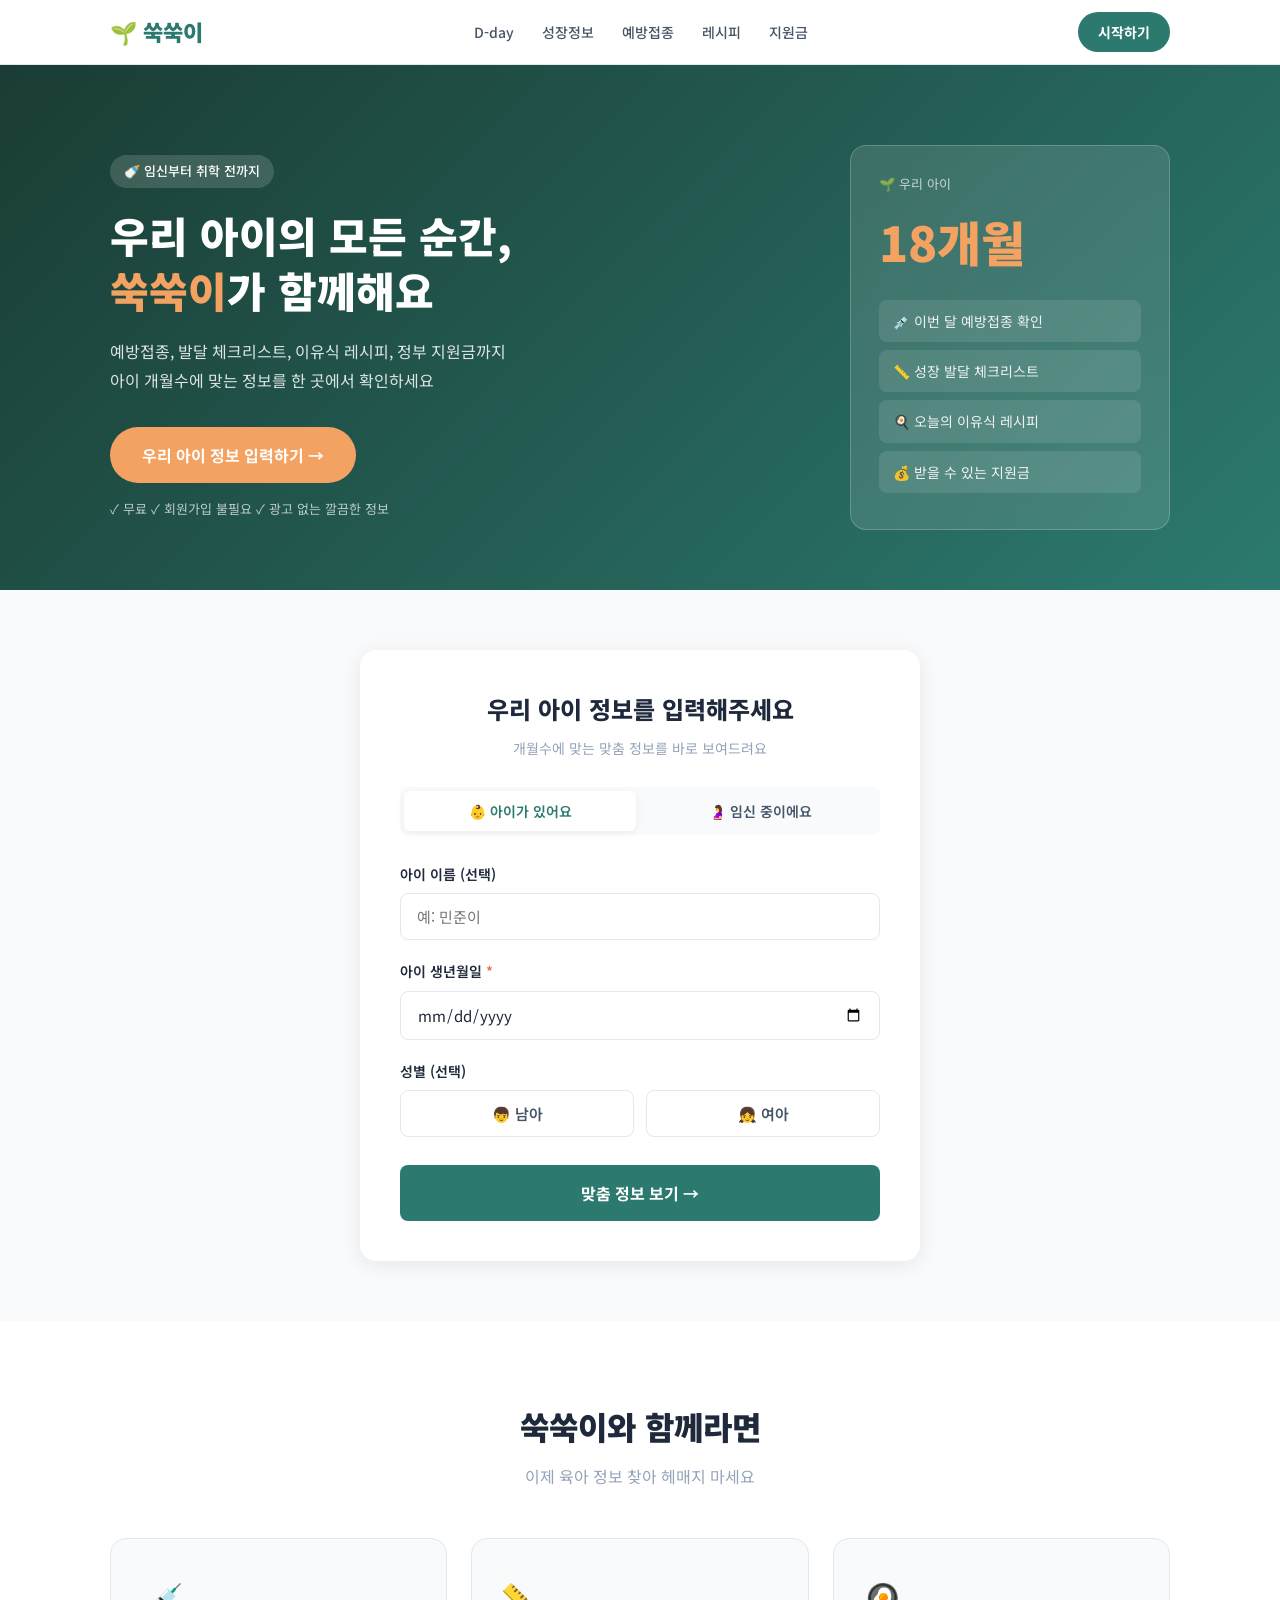
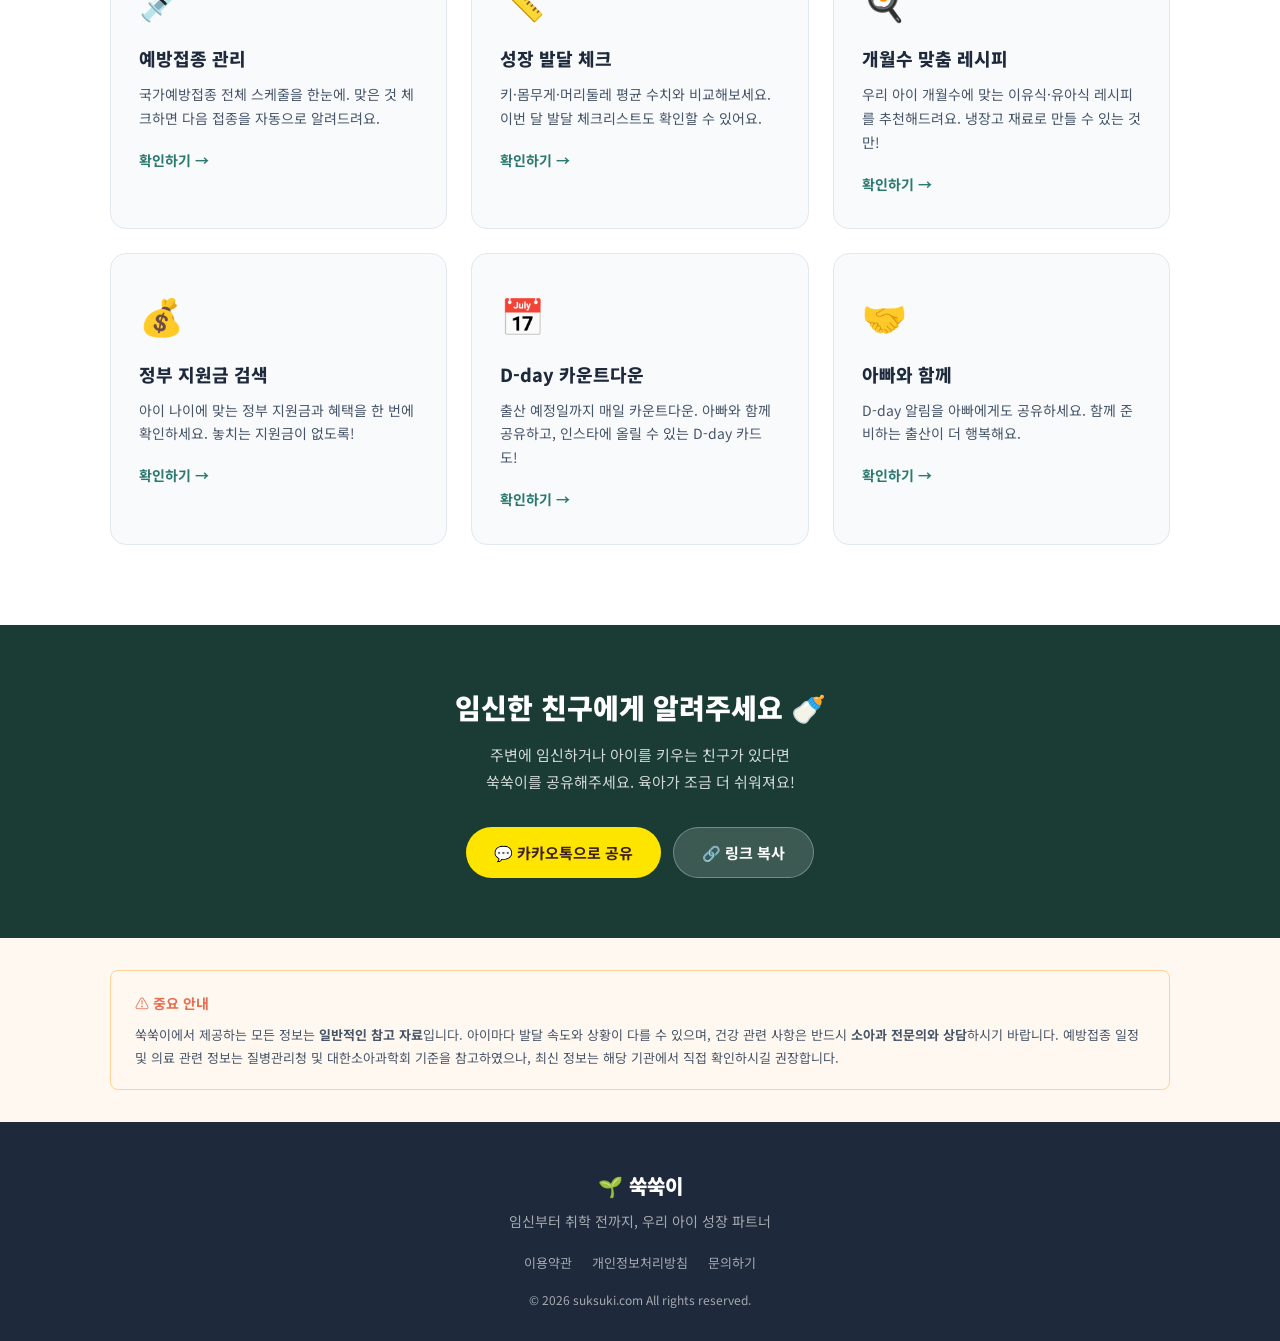
==== index.html @ 931f5b66 "first commit" ====
<!DOCTYPE html>
<html lang="ko">
<head>
  <meta charset="UTF-8" />
  <meta name="viewport" content="width=device-width, initial-scale=1.0" />
  <title>쑥쑥이 - 임신부터 취학 전까지, 우리 아이 성장 파트너</title>
  <meta name="description" content="임신부터 초등학교 입학 전까지, 예방접종·발달정보·이유식 레시피·정부지원금을 한 곳에서. 쑥쑥이와 함께 우리 아이 성장을 기록하세요." />
  <meta property="og:title" content="쑥쑥이 - 우리 아이 성장 파트너" />
  <meta property="og:description" content="임신부터 취학 전까지 모든 육아 정보를 한 곳에서" />
  <meta property="og:image" content="https://suksuki.com/images/og-image.png" />
  <meta property="og:url" content="https://suksuki.com" />
  <link rel="stylesheet" href="style.css" />
  <link rel="preconnect" href="https://fonts.googleapis.com" />
  <link href="https://fonts.googleapis.com/css2?family=Noto+Sans+KR:wght@400;500;700;900&display=swap" rel="stylesheet" />
</head>
<body>

  <!-- 헤더 -->
  <header class="header">
    <div class="container">
      <div class="header-inner">
        <a href="index.html" class="logo">
          🌱 <span>쑥쑥이</span>
        </a>
        <nav class="nav">
          <a href="dday.html">D-day</a>
          <a href="growth.html">성장정보</a>
          <a href="vaccine.html">예방접종</a>
          <a href="recipe.html">레시피</a>
          <a href="subsidy.html">지원금</a>
        </nav>
        <button class="btn-start" onclick="scrollToSetup()">시작하기</button>
      </div>
    </div>
  </header>

  <!-- 히어로 섹션 -->
  <section class="hero">
    <div class="container">
      <div class="hero-content">
        <p class="hero-tag">🍼 임신부터 취학 전까지</p>
        <h1 class="hero-title">
          우리 아이의 모든 순간,<br />
          <span class="highlight">쑥쑥이</span>가 함께해요
        </h1>
        <p class="hero-desc">
          예방접종, 발달 체크리스트, 이유식 레시피, 정부 지원금까지<br />
          아이 개월수에 맞는 정보를 한 곳에서 확인하세요
        </p>
        <button class="btn-hero" onclick="scrollToSetup()">
          우리 아이 정보 입력하기 →
        </button>
        <p class="hero-note">✓ 무료 ✓ 회원가입 불필요 ✓ 광고 없는 깔끔한 정보</p>
      </div>
      <div class="hero-visual">
        <div class="hero-card">
          <div class="hero-card-header">🌱 우리 아이</div>
          <div class="hero-card-months">18개월</div>
          <div class="hero-card-items">
            <div class="hero-card-item">💉 이번 달 예방접종 확인</div>
            <div class="hero-card-item">📏 성장 발달 체크리스트</div>
            <div class="hero-card-item">🍳 오늘의 이유식 레시피</div>
            <div class="hero-card-item">💰 받을 수 있는 지원금</div>
          </div>
        </div>
      </div>
    </div>
  </section>

  <!-- 아이 정보 입력 섹션 -->
  <section class="setup" id="setup">
    <div class="container">
      <div class="setup-box">
        <h2 class="setup-title">우리 아이 정보를 입력해주세요</h2>
        <p class="setup-desc">개월수에 맞는 맞춤 정보를 바로 보여드려요</p>

        <div class="setup-tabs">
          <button class="tab active" onclick="switchTab('baby', this)">👶 아이가 있어요</button>
          <button class="tab" onclick="switchTab('pregnant', this)">🤰 임신 중이에요</button>
        </div>

        <!-- 아이 탭 -->
        <div id="tab-baby" class="tab-content active">
          <div class="form-group">
            <label>아이 이름 (선택)</label>
            <input type="text" id="baby-name" placeholder="예: 민준이" maxlength="10" />
          </div>
          <div class="form-group">
            <label>아이 생년월일 <span class="required">*</span></label>
            <input type="date" id="baby-birth" max="" />
          </div>
          <div class="form-group">
            <label>성별 (선택)</label>
            <div class="gender-btns">
              <button class="gender-btn" id="btn-boy" onclick="selectGender('boy')">👦 남아</button>
              <button class="gender-btn" id="btn-girl" onclick="selectGender('girl')">👧 여아</button>
            </div>
          </div>
          <button class="btn-submit" onclick="saveBabyInfo()">맞춤 정보 보기 →</button>
        </div>

        <!-- 임신 탭 -->
        <div id="tab-pregnant" class="tab-content">
          <div class="form-group">
            <label>엄마 이름 (선택)</label>
            <input type="text" id="mom-name" placeholder="예: 김지영" maxlength="10" />
          </div>
          <div class="form-group">
            <label>출산 예정일 <span class="required">*</span></label>
            <input type="date" id="due-date" min="" />
          </div>
          <div class="form-group">
            <label>아빠에게도 D-day 알림 보내기 (선택)</label>
            <input type="text" id="dad-contact" placeholder="카카오톡 ID 또는 전화번호" />
            <p class="input-hint">💌 아빠도 함께 출산을 준비할 수 있어요</p>
          </div>
          <button class="btn-submit" onclick="savePregnantInfo()">D-day 시작하기 →</button>
        </div>
      </div>
    </div>
  </section>

  <!-- 현재 아이 정보 표시 (저장된 경우) -->
  <section class="current-info" id="current-info" style="display:none;">
    <div class="container">
      <div class="current-card">
        <div class="current-card-left">
          <p class="current-label">현재 등록된 아이</p>
          <h2 class="current-name" id="display-name">-</h2>
          <p class="current-months" id="display-months">-</p>
        </div>
        <div class="current-card-right">
          <button class="btn-edit" onclick="editInfo()">✏️ 수정</button>
        </div>
      </div>
      <div class="quick-menu">
        <a href="dday.html" class="quick-item">
          <span class="quick-icon">📅</span>
          <span class="quick-label">D-day</span>
        </a>
        <a href="growth.html" class="quick-item">
          <span class="quick-icon">📏</span>
          <span class="quick-label">성장정보</span>
        </a>
        <a href="vaccine.html" class="quick-item">
          <span class="quick-icon">💉</span>
          <span class="quick-label">예방접종</span>
        </a>
        <a href="recipe.html" class="quick-item">
          <span class="quick-icon">🍳</span>
          <span class="quick-label">레시피</span>
        </a>
        <a href="subsidy.html" class="quick-item">
          <span class="quick-icon">💰</span>
          <span class="quick-label">지원금</span>
        </a>
      </div>
    </div>
  </section>

  <!-- 핵심 기능 소개 -->
  <section class="features">
    <div class="container">
      <h2 class="section-title">쑥쑥이와 함께라면</h2>
      <p class="section-desc">이제 육아 정보 찾아 헤매지 마세요</p>
      <div class="features-grid">

        <div class="feature-card">
          <div class="feature-icon">💉</div>
          <h3>예방접종 관리</h3>
          <p>국가예방접종 전체 스케줄을 한눈에. 맞은 것 체크하면 다음 접종을 자동으로 알려드려요.</p>
          <a href="vaccine.html" class="feature-link">확인하기 →</a>
        </div>

        <div class="feature-card">
          <div class="feature-icon">📏</div>
          <h3>성장 발달 체크</h3>
          <p>키·몸무게·머리둘레 평균 수치와 비교해보세요. 이번 달 발달 체크리스트도 확인할 수 있어요.</p>
          <a href="growth.html" class="feature-link">확인하기 →</a>
        </div>

        <div class="feature-card">
          <div class="feature-icon">🍳</div>
          <h3>개월수 맞춤 레시피</h3>
          <p>우리 아이 개월수에 맞는 이유식·유아식 레시피를 추천해드려요. 냉장고 재료로 만들 수 있는 것만!</p>
          <a href="recipe.html" class="feature-link">확인하기 →</a>
        </div>

        <div class="feature-card">
          <div class="feature-icon">💰</div>
          <h3>정부 지원금 검색</h3>
          <p>아이 나이에 맞는 정부 지원금과 혜택을 한 번에 확인하세요. 놓치는 지원금이 없도록!</p>
          <a href="subsidy.html" class="feature-link">확인하기 →</a>
        </div>

        <div class="feature-card">
          <div class="feature-icon">📅</div>
          <h3>D-day 카운트다운</h3>
          <p>출산 예정일까지 매일 카운트다운. 아빠와 함께 공유하고, 인스타에 올릴 수 있는 D-day 카드도!</p>
          <a href="dday.html" class="feature-link">확인하기 →</a>
        </div>

        <div class="feature-card">
          <div class="feature-icon">🤝</div>
          <h3>아빠와 함께</h3>
          <p>D-day 알림을 아빠에게도 공유하세요. 함께 준비하는 출산이 더 행복해요.</p>
          <a href="dday.html" class="feature-link">확인하기 →</a>
        </div>

      </div>
    </div>
  </section>

  <!-- 공유 유도 섹션 -->
  <section class="share-section">
    <div class="container">
      <div class="share-box">
        <h2>임신한 친구에게 알려주세요 🍼</h2>
        <p>주변에 임신하거나 아이를 키우는 친구가 있다면<br />쑥쑥이를 공유해주세요. 육아가 조금 더 쉬워져요!</p>
        <div class="share-btns">
          <button class="btn-share kakao" onclick="shareKakao()">
            💬 카카오톡으로 공유
          </button>
          <button class="btn-share link" onclick="copyLink()">
            🔗 링크 복사
          </button>
        </div>
      </div>
    </div>
  </section>

  <!-- 면책 고지 -->
  <section class="disclaimer">
    <div class="container">
      <div class="disclaimer-box">
        <p>⚠️ <strong>중요 안내</strong></p>
        <p>쑥쑥이에서 제공하는 모든 정보는 <strong>일반적인 참고 자료</strong>입니다. 아이마다 발달 속도와 상황이 다를 수 있으며, 건강 관련 사항은 반드시 <strong>소아과 전문의와 상담</strong>하시기 바랍니다. 예방접종 일정 및 의료 관련 정보는 질병관리청 및 대한소아과학회 기준을 참고하였으나, 최신 정보는 해당 기관에서 직접 확인하시길 권장합니다.</p>
      </div>
    </div>
  </section>

  <!-- 푸터 -->
  <footer class="footer">
    <div class="container">
      <div class="footer-inner">
        <div class="footer-logo">🌱 쑥쑥이</div>
        <p class="footer-desc">임신부터 취학 전까지, 우리 아이 성장 파트너</p>
        <div class="footer-links">
          <a href="#">이용약관</a>
          <a href="#">개인정보처리방침</a>
          <a href="#">문의하기</a>
        </div>
        <p class="footer-copy">© 2026 suksuki.com All rights reserved.</p>
      </div>
    </div>
  </footer>

  <script src="script.js"></script>
</body>
</html>
---- style.css ----
/* ===== 기본 설정 ===== */
*, *::before, *::after { box-sizing: border-box; margin: 0; padding: 0; }

:root {
  --primary: #2C7A6F;
  --primary-light: #E8F5F3;
  --primary-dark: #1A3C34;
  --secondary: #F4A261;
  --accent: #E76F51;
  --text-dark: #1E293B;
  --text-mid: #475569;
  --text-light: #94A3B8;
  --bg: #FFFFFF;
  --bg-light: #F8FAFC;
  --border: #E2E8F0;
  --radius: 16px;
  --radius-sm: 8px;
  --shadow: 0 4px 20px rgba(0,0,0,0.08);
  --shadow-sm: 0 2px 8px rgba(0,0,0,0.06);
}

html { scroll-behavior: smooth; }

body {
  font-family: 'Noto Sans KR', sans-serif;
  color: var(--text-dark);
  background: var(--bg);
  line-height: 1.6;
  font-size: 16px;
}

a { text-decoration: none; color: inherit; }
button { cursor: pointer; border: none; background: none; font-family: inherit; }
input { font-family: inherit; }

.container {
  max-width: 1100px;
  margin: 0 auto;
  padding: 0 20px;
}

/* ===== 헤더 ===== */
.header {
  position: sticky;
  top: 0;
  z-index: 100;
  background: rgba(255,255,255,0.95);
  backdrop-filter: blur(10px);
  border-bottom: 1px solid var(--border);
}

.header-inner {
  display: flex;
  align-items: center;
  justify-content: space-between;
  height: 64px;
  gap: 24px;
}

.logo {
  font-size: 22px;
  font-weight: 900;
  color: var(--primary-dark);
  display: flex;
  align-items: center;
  gap: 6px;
  white-space: nowrap;
}

.logo span { color: var(--primary); }

.nav {
  display: flex;
  gap: 28px;
}

.nav a {
  font-size: 14px;
  font-weight: 500;
  color: var(--text-mid);
  transition: color 0.2s;
}

.nav a:hover { color: var(--primary); }

.btn-start {
  background: var(--primary);
  color: #fff;
  padding: 10px 20px;
  border-radius: 100px;
  font-size: 14px;
  font-weight: 700;
  transition: background 0.2s, transform 0.1s;
  white-space: nowrap;
}

.btn-start:hover { background: var(--primary-dark); transform: translateY(-1px); }

/* ===== 히어로 ===== */
.hero {
  padding: 80px 0 60px;
  background: linear-gradient(135deg, var(--primary-dark) 0%, var(--primary) 100%);
  color: #fff;
  overflow: hidden;
}

.hero .container {
  display: flex;
  align-items: center;
  gap: 60px;
}

.hero-content { flex: 1; }

.hero-tag {
  display: inline-block;
  background: rgba(255,255,255,0.15);
  padding: 6px 14px;
  border-radius: 100px;
  font-size: 13px;
  font-weight: 500;
  margin-bottom: 20px;
}

.hero-title {
  font-size: 42px;
  font-weight: 900;
  line-height: 1.3;
  margin-bottom: 20px;
}

.hero-title .highlight {
  color: var(--secondary);
}

.hero-desc {
  font-size: 16px;
  color: rgba(255,255,255,0.85);
  line-height: 1.8;
  margin-bottom: 32px;
}

.btn-hero {
  display: inline-block;
  background: var(--secondary);
  color: #fff;
  padding: 16px 32px;
  border-radius: 100px;
  font-size: 16px;
  font-weight: 700;
  transition: transform 0.2s, box-shadow 0.2s;
  margin-bottom: 16px;
}

.btn-hero:hover {
  transform: translateY(-2px);
  box-shadow: 0 8px 24px rgba(244,162,97,0.4);
}

.hero-note {
  font-size: 13px;
  color: rgba(255,255,255,0.7);
}

.hero-visual { flex: 0 0 320px; }

.hero-card {
  background: rgba(255,255,255,0.12);
  border: 1px solid rgba(255,255,255,0.2);
  border-radius: var(--radius);
  padding: 28px;
  backdrop-filter: blur(10px);
}

.hero-card-header {
  font-size: 13px;
  color: rgba(255,255,255,0.7);
  margin-bottom: 8px;
}

.hero-card-months {
  font-size: 48px;
  font-weight: 900;
  color: var(--secondary);
  margin-bottom: 20px;
}

.hero-card-item {
  background: rgba(255,255,255,0.1);
  border-radius: var(--radius-sm);
  padding: 10px 14px;
  font-size: 14px;
  margin-bottom: 8px;
  color: rgba(255,255,255,0.9);
}

/* ===== 아이 정보 입력 ===== */
.setup {
  padding: 60px 0;
  background: var(--bg-light);
}

.setup-box {
  max-width: 560px;
  margin: 0 auto;
  background: #fff;
  border-radius: var(--radius);
  padding: 40px;
  box-shadow: var(--shadow);
}

.setup-title {
  font-size: 24px;
  font-weight: 800;
  color: var(--text-dark);
  text-align: center;
  margin-bottom: 8px;
}

.setup-desc {
  font-size: 14px;
  color: var(--text-light);
  text-align: center;
  margin-bottom: 28px;
}

.setup-tabs {
  display: flex;
  gap: 8px;
  margin-bottom: 28px;
  background: var(--bg-light);
  padding: 4px;
  border-radius: var(--radius-sm);
}

.tab {
  flex: 1;
  padding: 10px;
  border-radius: 6px;
  font-size: 14px;
  font-weight: 600;
  color: var(--text-mid);
  transition: all 0.2s;
}

.tab.active {
  background: #fff;
  color: var(--primary);
  box-shadow: var(--shadow-sm);
}

.tab-content { display: none; }
.tab-content.active { display: block; }

.form-group { margin-bottom: 20px; }

.form-group label {
  display: block;
  font-size: 14px;
  font-weight: 600;
  color: var(--text-dark);
  margin-bottom: 8px;
}

.required { color: var(--accent); }

.form-group input[type="text"],
.form-group input[type="date"] {
  width: 100%;
  padding: 12px 16px;
  border: 1.5px solid var(--border);
  border-radius: var(--radius-sm);
  font-size: 15px;
  color: var(--text-dark);
  transition: border-color 0.2s;
  outline: none;
}

.form-group input:focus { border-color: var(--primary); }

.gender-btns {
  display: flex;
  gap: 12px;
}

.gender-btn {
  flex: 1;
  padding: 12px;
  border: 1.5px solid var(--border);
  border-radius: var(--radius-sm);
  font-size: 15px;
  font-weight: 600;
  color: var(--text-mid);
  transition: all 0.2s;
}

.gender-btn.selected {
  border-color: var(--primary);
  background: var(--primary-light);
  color: var(--primary);
}

.input-hint {
  font-size: 12px;
  color: var(--text-light);
  margin-top: 6px;
}

.btn-submit {
  width: 100%;
  padding: 16px;
  background: var(--primary);
  color: #fff;
  border-radius: var(--radius-sm);
  font-size: 16px;
  font-weight: 700;
  transition: background 0.2s, transform 0.1s;
  margin-top: 8px;
}

.btn-submit:hover { background: var(--primary-dark); transform: translateY(-1px); }

/* ===== 현재 아이 정보 ===== */
.current-info {
  padding: 40px 0;
  background: var(--primary-light);
}

.current-card {
  display: flex;
  align-items: center;
  justify-content: space-between;
  background: #fff;
  border-radius: var(--radius);
  padding: 24px 32px;
  box-shadow: var(--shadow-sm);
  margin-bottom: 24px;
}

.current-label {
  font-size: 12px;
  color: var(--text-light);
  margin-bottom: 4px;
}

.current-name {
  font-size: 24px;
  font-weight: 800;
  color: var(--primary-dark);
  margin-bottom: 4px;
}

.current-months {
  font-size: 15px;
  color: var(--primary);
  font-weight: 600;
}

.btn-edit {
  padding: 8px 16px;
  border: 1.5px solid var(--border);
  border-radius: 100px;
  font-size: 13px;
  font-weight: 600;
  color: var(--text-mid);
  transition: all 0.2s;
}

.btn-edit:hover { border-color: var(--primary); color: var(--primary); }

.quick-menu {
  display: flex;
  gap: 12px;
  justify-content: center;
}

.quick-item {
  display: flex;
  flex-direction: column;
  align-items: center;
  gap: 8px;
  background: #fff;
  border-radius: var(--radius);
  padding: 20px 24px;
  flex: 1;
  box-shadow: var(--shadow-sm);
  transition: transform 0.2s, box-shadow 0.2s;
}

.quick-item:hover {
  transform: translateY(-3px);
  box-shadow: var(--shadow);
}

.quick-icon { font-size: 28px; }

.quick-label {
  font-size: 13px;
  font-weight: 700;
  color: var(--text-dark);
}

/* ===== 핵심 기능 ===== */
.features {
  padding: 80px 0;
  background: #fff;
}

.section-title {
  font-size: 32px;
  font-weight: 900;
  text-align: center;
  color: var(--text-dark);
  margin-bottom: 12px;
}

.section-desc {
  font-size: 16px;
  color: var(--text-light);
  text-align: center;
  margin-bottom: 48px;
}

.features-grid {
  display: grid;
  grid-template-columns: repeat(3, 1fr);
  gap: 24px;
}

.feature-card {
  background: var(--bg-light);
  border-radius: var(--radius);
  padding: 32px 28px;
  border: 1px solid var(--border);
  transition: transform 0.2s, box-shadow 0.2s, border-color 0.2s;
}

.feature-card:hover {
  transform: translateY(-4px);
  box-shadow: var(--shadow);
  border-color: var(--primary);
}

.feature-icon {
  font-size: 36px;
  margin-bottom: 16px;
}

.feature-card h3 {
  font-size: 18px;
  font-weight: 800;
  color: var(--text-dark);
  margin-bottom: 10px;
}

.feature-card p {
  font-size: 14px;
  color: var(--text-mid);
  line-height: 1.7;
  margin-bottom: 16px;
}

.feature-link {
  font-size: 14px;
  font-weight: 700;
  color: var(--primary);
  transition: gap 0.2s;
}

.feature-link:hover { text-decoration: underline; }

/* ===== 공유 섹션 ===== */
.share-section {
  padding: 60px 0;
  background: var(--primary-dark);
}

.share-box {
  text-align: center;
  color: #fff;
}

.share-box h2 {
  font-size: 28px;
  font-weight: 900;
  margin-bottom: 12px;
}

.share-box p {
  font-size: 15px;
  color: rgba(255,255,255,0.8);
  line-height: 1.8;
  margin-bottom: 32px;
}

.share-btns {
  display: flex;
  gap: 12px;
  justify-content: center;
  flex-wrap: wrap;
}

.btn-share {
  padding: 14px 28px;
  border-radius: 100px;
  font-size: 15px;
  font-weight: 700;
  transition: transform 0.2s, box-shadow 0.2s;
}

.btn-share:hover { transform: translateY(-2px); }

.btn-share.kakao {
  background: #FEE500;
  color: #3C1E1E;
}

.btn-share.link {
  background: rgba(255,255,255,0.15);
  color: #fff;
  border: 1.5px solid rgba(255,255,255,0.3);
}

/* ===== 면책 고지 ===== */
.disclaimer {
  padding: 32px 0;
  background: #FFF8F0;
}

.disclaimer-box {
  border: 1.5px solid #FFD199;
  border-radius: var(--radius-sm);
  padding: 20px 24px;
  font-size: 13px;
  color: var(--text-mid);
  line-height: 1.8;
}

.disclaimer-box p:first-child {
  font-size: 14px;
  color: var(--accent);
  margin-bottom: 6px;
}

/* ===== 푸터 ===== */
.footer {
  background: var(--text-dark);
  padding: 48px 0 32px;
  color: rgba(255,255,255,0.6);
}

.footer-inner { text-align: center; }

.footer-logo {
  font-size: 20px;
  font-weight: 900;
  color: #fff;
  margin-bottom: 8px;
}

.footer-desc {
  font-size: 14px;
  margin-bottom: 20px;
}

.footer-links {
  display: flex;
  gap: 20px;
  justify-content: center;
  margin-bottom: 16px;
}

.footer-links a {
  font-size: 13px;
  transition: color 0.2s;
}

.footer-links a:hover { color: #fff; }

.footer-copy { font-size: 12px; }

/* ===== 반응형 ===== */
@media (max-width: 900px) {
  .hero .container { flex-direction: column; gap: 40px; }
  .hero-title { font-size: 32px; }
  .hero-visual { width: 100%; }
  .features-grid { grid-template-columns: repeat(2, 1fr); }
  .nav { display: none; }
  .quick-menu { flex-wrap: wrap; }
  .quick-item { flex: 1 1 calc(33% - 12px); }
}

@media (max-width: 600px) {
  .hero { padding: 48px 0 40px; }
  .hero-title { font-size: 26px; }
  .setup-box { padding: 28px 20px; }
  .features-grid { grid-template-columns: 1fr; }
  .current-card { flex-direction: column; align-items: flex-start; gap: 16px; }
  .quick-item { flex: 1 1 calc(50% - 12px); }
  .section-title { font-size: 24px; }
}
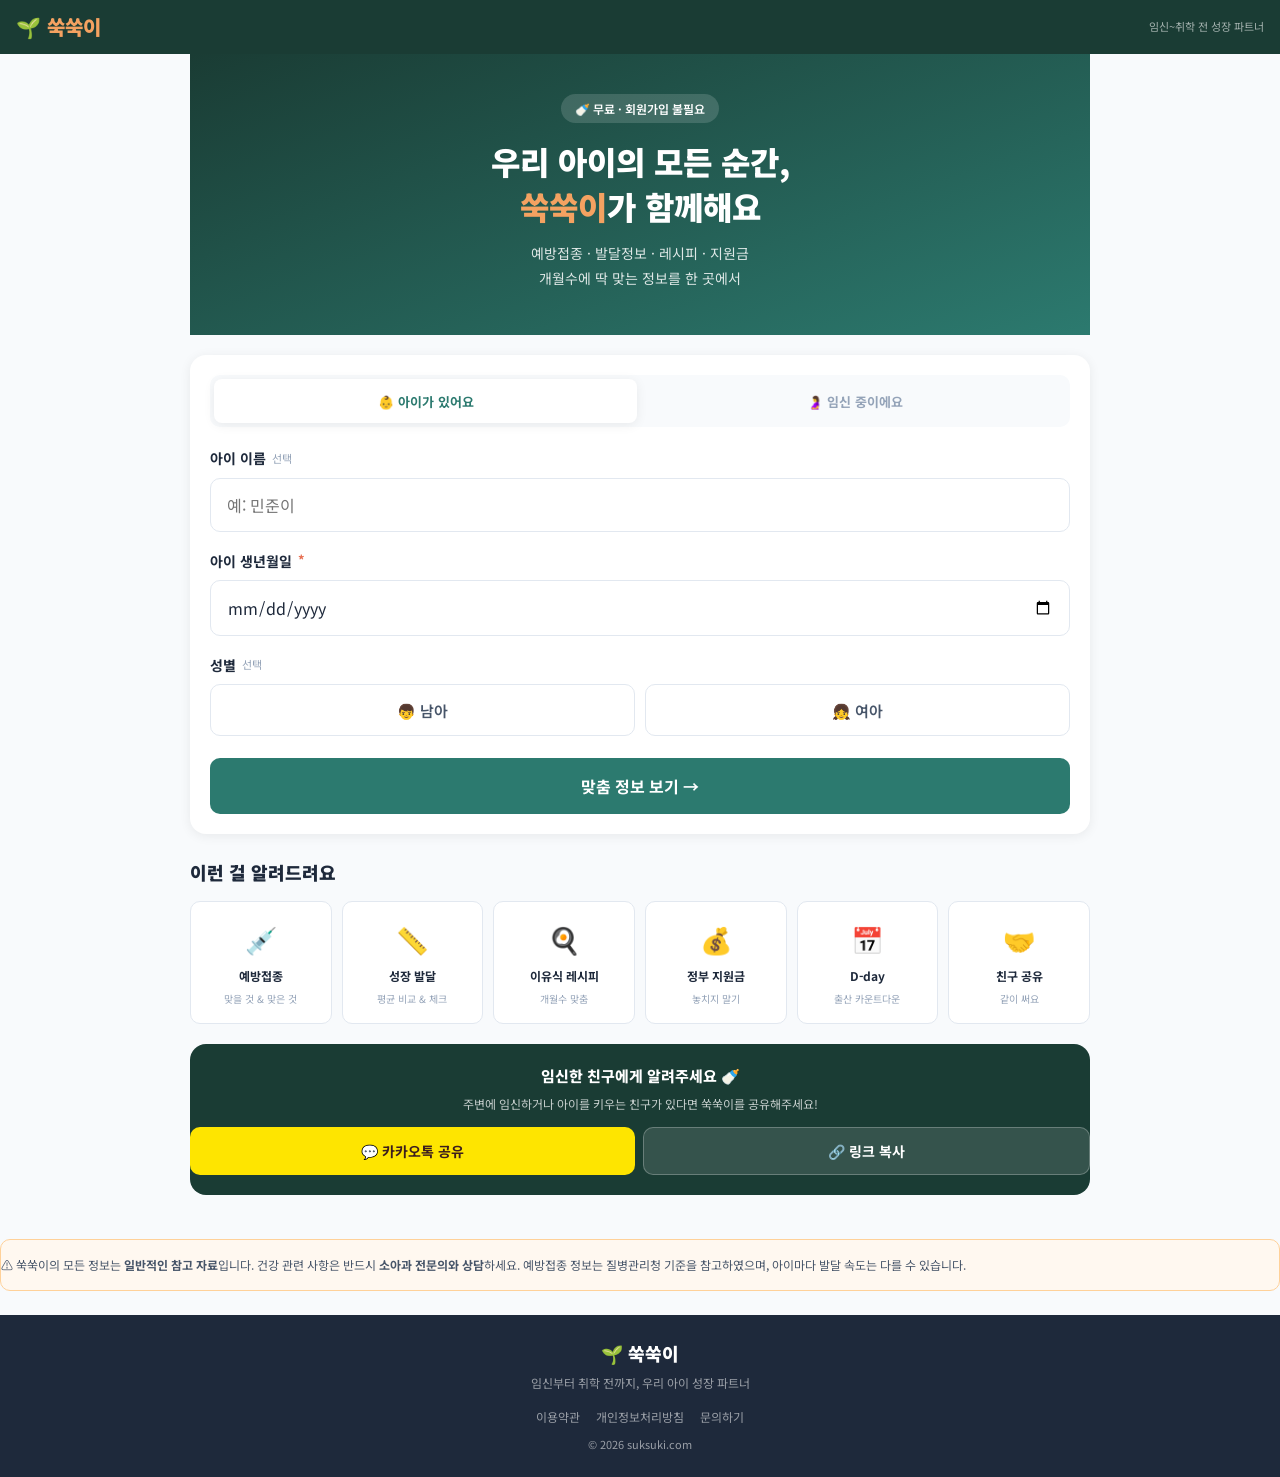
==== commit 383be651: "Add files via upload" ====
--- a/index.html
+++ b/index.html
@@ -2,259 +2,225 @@
 <html lang="ko">
 <head>
   <meta charset="UTF-8" />
-  <meta name="viewport" content="width=device-width, initial-scale=1.0" />
+  <meta name="viewport" content="width=device-width, initial-scale=1.0, maximum-scale=1.0, user-scalable=no" />
   <title>쑥쑥이 - 임신부터 취학 전까지, 우리 아이 성장 파트너</title>
-  <meta name="description" content="임신부터 초등학교 입학 전까지, 예방접종·발달정보·이유식 레시피·정부지원금을 한 곳에서. 쑥쑥이와 함께 우리 아이 성장을 기록하세요." />
+  <meta name="description" content="임신부터 초등학교 입학 전까지, 예방접종·발달정보·이유식 레시피·정부지원금을 한 곳에서." />
+  <meta name="theme-color" content="#1A3C34" />
   <meta property="og:title" content="쑥쑥이 - 우리 아이 성장 파트너" />
   <meta property="og:description" content="임신부터 취학 전까지 모든 육아 정보를 한 곳에서" />
-  <meta property="og:image" content="https://suksuki.com/images/og-image.png" />
   <meta property="og:url" content="https://suksuki.com" />
+  <meta name="apple-mobile-web-app-capable" content="yes" />
+  <meta name="apple-mobile-web-app-status-bar-style" content="black-translucent" />
+  <meta name="apple-mobile-web-app-title" content="쑥쑥이" />
   <link rel="stylesheet" href="style.css" />
   <link rel="preconnect" href="https://fonts.googleapis.com" />
   <link href="https://fonts.googleapis.com/css2?family=Noto+Sans+KR:wght@400;500;700;900&display=swap" rel="stylesheet" />
 </head>
 <body>
 
-  <!-- 헤더 -->
+  <!-- 상단 헤더 -->
   <header class="header">
-    <div class="container">
-      <div class="header-inner">
-        <a href="index.html" class="logo">
-          🌱 <span>쑥쑥이</span>
-        </a>
-        <nav class="nav">
-          <a href="dday.html">D-day</a>
-          <a href="growth.html">성장정보</a>
-          <a href="vaccine.html">예방접종</a>
-          <a href="recipe.html">레시피</a>
-          <a href="subsidy.html">지원금</a>
-        </nav>
-        <button class="btn-start" onclick="scrollToSetup()">시작하기</button>
-      </div>
+    <div class="header-inner">
+      <a href="index.html" class="logo">🌱 <span>쑥쑥이</span></a>
+      <span class="header-sub">임신~취학 전 성장 파트너</span>
     </div>
   </header>
 
-  <!-- 히어로 섹션 -->
-  <section class="hero">
-    <div class="container">
-      <div class="hero-content">
-        <p class="hero-tag">🍼 임신부터 취학 전까지</p>
-        <h1 class="hero-title">
-          우리 아이의 모든 순간,<br />
-          <span class="highlight">쑥쑥이</span>가 함께해요
-        </h1>
-        <p class="hero-desc">
-          예방접종, 발달 체크리스트, 이유식 레시피, 정부 지원금까지<br />
-          아이 개월수에 맞는 정보를 한 곳에서 확인하세요
-        </p>
-        <button class="btn-hero" onclick="scrollToSetup()">
-          우리 아이 정보 입력하기 →
-        </button>
-        <p class="hero-note">✓ 무료 ✓ 회원가입 불필요 ✓ 광고 없는 깔끔한 정보</p>
-      </div>
-      <div class="hero-visual">
-        <div class="hero-card">
-          <div class="hero-card-header">🌱 우리 아이</div>
-          <div class="hero-card-months">18개월</div>
-          <div class="hero-card-items">
-            <div class="hero-card-item">💉 이번 달 예방접종 확인</div>
-            <div class="hero-card-item">📏 성장 발달 체크리스트</div>
-            <div class="hero-card-item">🍳 오늘의 이유식 레시피</div>
-            <div class="hero-card-item">💰 받을 수 있는 지원금</div>
-          </div>
-        </div>
-      </div>
-    </div>
-  </section>
-
-  <!-- 아이 정보 입력 섹션 -->
-  <section class="setup" id="setup">
-    <div class="container">
-      <div class="setup-box">
-        <h2 class="setup-title">우리 아이 정보를 입력해주세요</h2>
-        <p class="setup-desc">개월수에 맞는 맞춤 정보를 바로 보여드려요</p>
-
-        <div class="setup-tabs">
-          <button class="tab active" onclick="switchTab('baby', this)">👶 아이가 있어요</button>
-          <button class="tab" onclick="switchTab('pregnant', this)">🤰 임신 중이에요</button>
-        </div>
-
-        <!-- 아이 탭 -->
-        <div id="tab-baby" class="tab-content active">
-          <div class="form-group">
-            <label>아이 이름 (선택)</label>
-            <input type="text" id="baby-name" placeholder="예: 민준이" maxlength="10" />
-          </div>
-          <div class="form-group">
-            <label>아이 생년월일 <span class="required">*</span></label>
-            <input type="date" id="baby-birth" max="" />
-          </div>
-          <div class="form-group">
-            <label>성별 (선택)</label>
-            <div class="gender-btns">
+  <!-- 메인 -->
+  <main class="main">
+
+    <!-- 온보딩 뷰 (저장 전) -->
+    <div id="view-onboarding">
+
+      <section class="hero">
+        <div class="hero-badge">🍼 무료 · 회원가입 불필요</div>
+        <h1 class="hero-title">우리 아이의 모든 순간,<br /><span class="hero-hl">쑥쑥이</span>가 함께해요</h1>
+        <p class="hero-desc">예방접종 · 발달정보 · 레시피 · 지원금<br />개월수에 딱 맞는 정보를 한 곳에서</p>
+      </section>
+
+      <section class="card-section">
+        <div class="tab-wrap">
+          <button class="tab-btn active" id="tab-btn-baby" onclick="switchTab('baby')">👶 아이가 있어요</button>
+          <button class="tab-btn" id="tab-btn-pregnant" onclick="switchTab('pregnant')">🤰 임신 중이에요</button>
+        </div>
+
+        <div id="panel-baby">
+          <div class="form-group">
+            <label class="form-label">아이 이름 <span class="opt">선택</span></label>
+            <input class="form-input" type="text" id="baby-name" placeholder="예: 민준이" maxlength="10" />
+          </div>
+          <div class="form-group">
+            <label class="form-label">아이 생년월일 <span class="req">*</span></label>
+            <input class="form-input" type="date" id="baby-birth" />
+          </div>
+          <div class="form-group">
+            <label class="form-label">성별 <span class="opt">선택</span></label>
+            <div class="gender-row">
               <button class="gender-btn" id="btn-boy" onclick="selectGender('boy')">👦 남아</button>
               <button class="gender-btn" id="btn-girl" onclick="selectGender('girl')">👧 여아</button>
             </div>
           </div>
-          <button class="btn-submit" onclick="saveBabyInfo()">맞춤 정보 보기 →</button>
-        </div>
-
-        <!-- 임신 탭 -->
-        <div id="tab-pregnant" class="tab-content">
-          <div class="form-group">
-            <label>엄마 이름 (선택)</label>
-            <input type="text" id="mom-name" placeholder="예: 김지영" maxlength="10" />
-          </div>
-          <div class="form-group">
-            <label>출산 예정일 <span class="required">*</span></label>
-            <input type="date" id="due-date" min="" />
-          </div>
-          <div class="form-group">
-            <label>아빠에게도 D-day 알림 보내기 (선택)</label>
-            <input type="text" id="dad-contact" placeholder="카카오톡 ID 또는 전화번호" />
-            <p class="input-hint">💌 아빠도 함께 출산을 준비할 수 있어요</p>
-          </div>
-          <button class="btn-submit" onclick="savePregnantInfo()">D-day 시작하기 →</button>
-        </div>
-      </div>
-    </div>
-  </section>
-
-  <!-- 현재 아이 정보 표시 (저장된 경우) -->
-  <section class="current-info" id="current-info" style="display:none;">
-    <div class="container">
-      <div class="current-card">
-        <div class="current-card-left">
-          <p class="current-label">현재 등록된 아이</p>
-          <h2 class="current-name" id="display-name">-</h2>
-          <p class="current-months" id="display-months">-</p>
-        </div>
-        <div class="current-card-right">
-          <button class="btn-edit" onclick="editInfo()">✏️ 수정</button>
-        </div>
-      </div>
-      <div class="quick-menu">
-        <a href="dday.html" class="quick-item">
-          <span class="quick-icon">📅</span>
-          <span class="quick-label">D-day</span>
-        </a>
-        <a href="growth.html" class="quick-item">
-          <span class="quick-icon">📏</span>
-          <span class="quick-label">성장정보</span>
-        </a>
-        <a href="vaccine.html" class="quick-item">
-          <span class="quick-icon">💉</span>
-          <span class="quick-label">예방접종</span>
-        </a>
-        <a href="recipe.html" class="quick-item">
-          <span class="quick-icon">🍳</span>
-          <span class="quick-label">레시피</span>
-        </a>
-        <a href="subsidy.html" class="quick-item">
-          <span class="quick-icon">💰</span>
-          <span class="quick-label">지원금</span>
-        </a>
-      </div>
-    </div>
-  </section>
-
-  <!-- 핵심 기능 소개 -->
-  <section class="features">
-    <div class="container">
-      <h2 class="section-title">쑥쑥이와 함께라면</h2>
-      <p class="section-desc">이제 육아 정보 찾아 헤매지 마세요</p>
-      <div class="features-grid">
-
-        <div class="feature-card">
-          <div class="feature-icon">💉</div>
-          <h3>예방접종 관리</h3>
-          <p>국가예방접종 전체 스케줄을 한눈에. 맞은 것 체크하면 다음 접종을 자동으로 알려드려요.</p>
-          <a href="vaccine.html" class="feature-link">확인하기 →</a>
-        </div>
-
-        <div class="feature-card">
-          <div class="feature-icon">📏</div>
-          <h3>성장 발달 체크</h3>
-          <p>키·몸무게·머리둘레 평균 수치와 비교해보세요. 이번 달 발달 체크리스트도 확인할 수 있어요.</p>
-          <a href="growth.html" class="feature-link">확인하기 →</a>
-        </div>
-
-        <div class="feature-card">
-          <div class="feature-icon">🍳</div>
-          <h3>개월수 맞춤 레시피</h3>
-          <p>우리 아이 개월수에 맞는 이유식·유아식 레시피를 추천해드려요. 냉장고 재료로 만들 수 있는 것만!</p>
-          <a href="recipe.html" class="feature-link">확인하기 →</a>
-        </div>
-
-        <div class="feature-card">
-          <div class="feature-icon">💰</div>
-          <h3>정부 지원금 검색</h3>
-          <p>아이 나이에 맞는 정부 지원금과 혜택을 한 번에 확인하세요. 놓치는 지원금이 없도록!</p>
-          <a href="subsidy.html" class="feature-link">확인하기 →</a>
-        </div>
-
-        <div class="feature-card">
-          <div class="feature-icon">📅</div>
-          <h3>D-day 카운트다운</h3>
-          <p>출산 예정일까지 매일 카운트다운. 아빠와 함께 공유하고, 인스타에 올릴 수 있는 D-day 카드도!</p>
-          <a href="dday.html" class="feature-link">확인하기 →</a>
-        </div>
-
-        <div class="feature-card">
-          <div class="feature-icon">🤝</div>
-          <h3>아빠와 함께</h3>
-          <p>D-day 알림을 아빠에게도 공유하세요. 함께 준비하는 출산이 더 행복해요.</p>
-          <a href="dday.html" class="feature-link">확인하기 →</a>
-        </div>
-
-      </div>
-    </div>
-  </section>
-
-  <!-- 공유 유도 섹션 -->
-  <section class="share-section">
-    <div class="container">
-      <div class="share-box">
-        <h2>임신한 친구에게 알려주세요 🍼</h2>
-        <p>주변에 임신하거나 아이를 키우는 친구가 있다면<br />쑥쑥이를 공유해주세요. 육아가 조금 더 쉬워져요!</p>
-        <div class="share-btns">
-          <button class="btn-share kakao" onclick="shareKakao()">
-            💬 카카오톡으로 공유
-          </button>
-          <button class="btn-share link" onclick="copyLink()">
-            🔗 링크 복사
-          </button>
-        </div>
-      </div>
-    </div>
-  </section>
+          <button class="btn-primary" onclick="saveBabyInfo()">맞춤 정보 보기 →</button>
+        </div>
+
+        <div id="panel-pregnant" class="hidden">
+          <div class="form-group">
+            <label class="form-label">엄마 이름 <span class="opt">선택</span></label>
+            <input class="form-input" type="text" id="mom-name" placeholder="예: 김지영" maxlength="10" />
+          </div>
+          <div class="form-group">
+            <label class="form-label">출산 예정일 <span class="req">*</span></label>
+            <input class="form-input" type="date" id="due-date" />
+          </div>
+          <div class="form-group">
+            <label class="form-label">아빠 연락처 <span class="opt">선택</span></label>
+            <input class="form-input" type="text" id="dad-contact" placeholder="카카오톡 ID 또는 전화번호" />
+            <p class="form-hint">💌 아빠에게도 D-day 알림을 보낼 수 있어요</p>
+          </div>
+          <button class="btn-primary" onclick="savePregnantInfo()">D-day 시작하기 →</button>
+        </div>
+      </section>
+
+      <section class="features-section">
+        <h2 class="section-title">이런 걸 알려드려요</h2>
+        <div class="feature-grid">
+          <a href="vaccine.html" class="feature-card">
+            <span class="fi">💉</span>
+            <span class="fn">예방접종</span>
+            <span class="fd">맞을 것 & 맞은 것</span>
+          </a>
+          <a href="growth.html" class="feature-card">
+            <span class="fi">📏</span>
+            <span class="fn">성장 발달</span>
+            <span class="fd">평균 비교 & 체크</span>
+          </a>
+          <a href="recipe.html" class="feature-card">
+            <span class="fi">🍳</span>
+            <span class="fn">이유식 레시피</span>
+            <span class="fd">개월수 맞춤</span>
+          </a>
+          <a href="subsidy.html" class="feature-card">
+            <span class="fi">💰</span>
+            <span class="fn">정부 지원금</span>
+            <span class="fd">놓치지 말기</span>
+          </a>
+          <a href="dday.html" class="feature-card">
+            <span class="fi">📅</span>
+            <span class="fn">D-day</span>
+            <span class="fd">출산 카운트다운</span>
+          </a>
+          <a href="#" class="feature-card" onclick="shareKakao();return false;">
+            <span class="fi">🤝</span>
+            <span class="fn">친구 공유</span>
+            <span class="fd">같이 써요</span>
+          </a>
+        </div>
+      </section>
+
+      <section class="share-banner">
+        <p class="share-title">임신한 친구에게 알려주세요 🍼</p>
+        <p class="share-desc">주변에 임신하거나 아이를 키우는 친구가 있다면 쑥쑥이를 공유해주세요!</p>
+        <div class="share-row">
+          <button class="btn-kakao" onclick="shareKakao()">💬 카카오톡 공유</button>
+          <button class="btn-copy" onclick="copyLink()">🔗 링크 복사</button>
+        </div>
+      </section>
+
+    </div>
+
+    <!-- 대시보드 뷰 (저장 후) -->
+    <div id="view-dashboard" class="hidden">
+
+      <section class="baby-card-wrap">
+        <div class="baby-card">
+          <div class="baby-info">
+            <p class="baby-label">현재 등록된 아이</p>
+            <h2 class="baby-name" id="dash-name">-</h2>
+            <p class="baby-months" id="dash-months">-</p>
+          </div>
+          <button class="btn-edit" onclick="resetInfo()">✏️ 수정</button>
+        </div>
+        <div class="this-month-box" id="this-month-box">
+          <p class="this-month-title">⚡ 이번 달 챙겨야 할 것</p>
+          <div id="this-month-list"></div>
+        </div>
+      </section>
+
+      <section class="quick-section">
+        <h2 class="section-title">빠른 메뉴</h2>
+        <div class="quick-grid">
+          <a href="dday.html" class="quick-card">
+            <span class="qi">📅</span><span class="qn">D-day</span>
+          </a>
+          <a href="growth.html" class="quick-card">
+            <span class="qi">📏</span><span class="qn">성장정보</span>
+          </a>
+          <a href="vaccine.html" class="quick-card">
+            <span class="qi">💉</span><span class="qn">예방접종</span>
+          </a>
+          <a href="recipe.html" class="quick-card">
+            <span class="qi">🍳</span><span class="qn">레시피</span>
+          </a>
+          <a href="subsidy.html" class="quick-card">
+            <span class="qi">💰</span><span class="qn">지원금</span>
+          </a>
+        </div>
+      </section>
+
+      <section class="share-banner">
+        <p class="share-title">친구에게 쑥쑥이 알려주기 🍼</p>
+        <div class="share-row">
+          <button class="btn-kakao" onclick="shareKakao()">💬 카카오톡</button>
+          <button class="btn-copy" onclick="copyLink()">🔗 링크 복사</button>
+        </div>
+      </section>
+
+    </div>
+
+  </main>
 
   <!-- 면책 고지 -->
-  <section class="disclaimer">
-    <div class="container">
-      <div class="disclaimer-box">
-        <p>⚠️ <strong>중요 안내</strong></p>
-        <p>쑥쑥이에서 제공하는 모든 정보는 <strong>일반적인 참고 자료</strong>입니다. 아이마다 발달 속도와 상황이 다를 수 있으며, 건강 관련 사항은 반드시 <strong>소아과 전문의와 상담</strong>하시기 바랍니다. 예방접종 일정 및 의료 관련 정보는 질병관리청 및 대한소아과학회 기준을 참고하였으나, 최신 정보는 해당 기관에서 직접 확인하시길 권장합니다.</p>
-      </div>
-    </div>
-  </section>
+  <div class="disclaimer">
+    <p>⚠️ 쑥쑥이의 모든 정보는 <strong>일반적인 참고 자료</strong>입니다. 건강 관련 사항은 반드시 <strong>소아과 전문의와 상담</strong>하세요. 예방접종 정보는 질병관리청 기준을 참고하였으며, 아이마다 발달 속도는 다를 수 있습니다.</p>
+  </div>
 
   <!-- 푸터 -->
   <footer class="footer">
-    <div class="container">
-      <div class="footer-inner">
-        <div class="footer-logo">🌱 쑥쑥이</div>
-        <p class="footer-desc">임신부터 취학 전까지, 우리 아이 성장 파트너</p>
-        <div class="footer-links">
-          <a href="#">이용약관</a>
-          <a href="#">개인정보처리방침</a>
-          <a href="#">문의하기</a>
-        </div>
-        <p class="footer-copy">© 2026 suksuki.com All rights reserved.</p>
-      </div>
-    </div>
+    <p class="footer-logo">🌱 쑥쑥이</p>
+    <p class="footer-desc">임신부터 취학 전까지, 우리 아이 성장 파트너</p>
+    <div class="footer-links">
+      <a href="#">이용약관</a>
+      <a href="#">개인정보처리방침</a>
+      <a href="#">문의하기</a>
+    </div>
+    <p class="footer-copy">© 2026 suksuki.com</p>
   </footer>
 
+  <!-- 하단 탭바 -->
+  <nav class="bottom-nav" id="bottom-nav">
+    <a href="index.html" class="bnav active">
+      <span class="bnav-icon">🏠</span>
+      <span class="bnav-label">홈</span>
+    </a>
+    <a href="growth.html" class="bnav">
+      <span class="bnav-icon">📏</span>
+      <span class="bnav-label">성장</span>
+    </a>
+    <a href="vaccine.html" class="bnav">
+      <span class="bnav-icon">💉</span>
+      <span class="bnav-label">접종</span>
+    </a>
+    <a href="recipe.html" class="bnav">
+      <span class="bnav-icon">🍳</span>
+      <span class="bnav-label">레시피</span>
+    </a>
+    <a href="subsidy.html" class="bnav">
+      <span class="bnav-icon">💰</span>
+      <span class="bnav-label">지원금</span>
+    </a>
+  </nav>
+
+  <div class="toast hidden" id="toast"></div>
   <script src="script.js"></script>
 </body>
 </html>
--- a/style.css
+++ b/style.css
@@ -1,297 +1,201 @@
-/* ===== 기본 설정 ===== */
+/* ===== 리셋 & 기본 ===== */
 *, *::before, *::after { box-sizing: border-box; margin: 0; padding: 0; }
 
 :root {
   --primary: #2C7A6F;
+  --primary-dark: #1A3C34;
   --primary-light: #E8F5F3;
-  --primary-dark: #1A3C34;
   --secondary: #F4A261;
   --accent: #E76F51;
-  --text-dark: #1E293B;
+  --text: #1E293B;
   --text-mid: #475569;
   --text-light: #94A3B8;
-  --bg: #FFFFFF;
-  --bg-light: #F8FAFC;
+  --bg: #F8FAFC;
+  --card: #FFFFFF;
   --border: #E2E8F0;
   --radius: 16px;
-  --radius-sm: 8px;
-  --shadow: 0 4px 20px rgba(0,0,0,0.08);
-  --shadow-sm: 0 2px 8px rgba(0,0,0,0.06);
-}
-
-html { scroll-behavior: smooth; }
+  --radius-sm: 10px;
+  --shadow: 0 2px 12px rgba(0,0,0,0.07);
+  --bottom-nav-h: 64px;
+}
+
+html { scroll-behavior: smooth; -webkit-text-size-adjust: 100%; }
 
 body {
-  font-family: 'Noto Sans KR', sans-serif;
-  color: var(--text-dark);
+  font-family: 'Noto Sans KR', -apple-system, BlinkMacSystemFont, sans-serif;
+  color: var(--text);
   background: var(--bg);
   line-height: 1.6;
   font-size: 16px;
+  /* 하단 탭바 공간 확보 */
+  padding-bottom: calc(var(--bottom-nav-h) + env(safe-area-inset-bottom));
 }
 
 a { text-decoration: none; color: inherit; }
-button { cursor: pointer; border: none; background: none; font-family: inherit; }
-input { font-family: inherit; }
-
-.container {
-  max-width: 1100px;
-  margin: 0 auto;
-  padding: 0 20px;
-}
+button { cursor: pointer; border: none; background: none; font-family: inherit; font-size: inherit; }
+input { font-family: inherit; font-size: 16px; /* iOS 줌 방지 */ }
+
+.hidden { display: none !important; }
 
 /* ===== 헤더 ===== */
 .header {
   position: sticky;
   top: 0;
   z-index: 100;
-  background: rgba(255,255,255,0.95);
-  backdrop-filter: blur(10px);
-  border-bottom: 1px solid var(--border);
+  background: var(--primary-dark);
+  padding: env(safe-area-inset-top) 0 0;
 }
 
 .header-inner {
   display: flex;
   align-items: center;
   justify-content: space-between;
-  height: 64px;
-  gap: 24px;
+  height: 54px;
+  padding: 0 16px;
 }
 
 .logo {
-  font-size: 22px;
+  font-size: 20px;
   font-weight: 900;
-  color: var(--primary-dark);
+  color: #fff;
   display: flex;
   align-items: center;
   gap: 6px;
-  white-space: nowrap;
-}
-
-.logo span { color: var(--primary); }
-
-.nav {
-  display: flex;
-  gap: 28px;
-}
-
-.nav a {
+}
+
+.logo span { color: var(--secondary); }
+
+.header-sub {
+  font-size: 11px;
+  color: rgba(255,255,255,0.6);
+}
+
+/* ===== 메인 ===== */
+.main { padding: 0 0 24px; }
+
+/* ===== 히어로 ===== */
+.hero {
+  background: linear-gradient(160deg, var(--primary-dark) 0%, var(--primary) 100%);
+  padding: 28px 20px 32px;
+  color: #fff;
+  text-align: center;
+}
+
+.hero-badge {
+  display: inline-block;
+  background: rgba(255,255,255,0.15);
+  border-radius: 100px;
+  padding: 5px 14px;
+  font-size: 12px;
+  font-weight: 600;
+  margin-bottom: 16px;
+}
+
+.hero-title {
+  font-size: 26px;
+  font-weight: 900;
+  line-height: 1.4;
+  margin-bottom: 12px;
+}
+
+.hero-hl { color: var(--secondary); }
+
+.hero-desc {
   font-size: 14px;
-  font-weight: 500;
-  color: var(--text-mid);
-  transition: color 0.2s;
-}
-
-.nav a:hover { color: var(--primary); }
-
-.btn-start {
-  background: var(--primary);
-  color: #fff;
-  padding: 10px 20px;
-  border-radius: 100px;
+  color: rgba(255,255,255,0.85);
+  line-height: 1.8;
+}
+
+/* ===== 카드 섹션 (입력 폼) ===== */
+.card-section {
+  background: var(--card);
+  margin: 16px 16px 0;
+  border-radius: var(--radius);
+  padding: 20px;
+  box-shadow: var(--shadow);
+}
+
+/* ===== 탭 ===== */
+.tab-wrap {
+  display: flex;
+  gap: 6px;
+  background: var(--bg);
+  border-radius: var(--radius-sm);
+  padding: 4px;
+  margin-bottom: 20px;
+}
+
+.tab-btn {
+  flex: 1;
+  padding: 10px 8px;
+  border-radius: 8px;
+  font-size: 13px;
+  font-weight: 700;
+  color: var(--text-light);
+  transition: all 0.2s;
+  /* 터치 영역 최소 44px */
+  min-height: 44px;
+}
+
+.tab-btn.active {
+  background: var(--card);
+  color: var(--primary);
+  box-shadow: var(--shadow);
+}
+
+/* ===== 폼 ===== */
+.form-group { margin-bottom: 18px; }
+
+.form-label {
+  display: flex;
+  align-items: center;
+  gap: 6px;
   font-size: 14px;
   font-weight: 700;
-  transition: background 0.2s, transform 0.1s;
-  white-space: nowrap;
-}
-
-.btn-start:hover { background: var(--primary-dark); transform: translateY(-1px); }
-
-/* ===== 히어로 ===== */
-.hero {
-  padding: 80px 0 60px;
-  background: linear-gradient(135deg, var(--primary-dark) 0%, var(--primary) 100%);
-  color: #fff;
-  overflow: hidden;
-}
-
-.hero .container {
-  display: flex;
-  align-items: center;
-  gap: 60px;
-}
-
-.hero-content { flex: 1; }
-
-.hero-tag {
-  display: inline-block;
-  background: rgba(255,255,255,0.15);
-  padding: 6px 14px;
-  border-radius: 100px;
-  font-size: 13px;
-  font-weight: 500;
-  margin-bottom: 20px;
-}
-
-.hero-title {
-  font-size: 42px;
-  font-weight: 900;
-  line-height: 1.3;
-  margin-bottom: 20px;
-}
-
-.hero-title .highlight {
-  color: var(--secondary);
-}
-
-.hero-desc {
-  font-size: 16px;
-  color: rgba(255,255,255,0.85);
-  line-height: 1.8;
-  margin-bottom: 32px;
-}
-
-.btn-hero {
-  display: inline-block;
-  background: var(--secondary);
-  color: #fff;
-  padding: 16px 32px;
-  border-radius: 100px;
-  font-size: 16px;
-  font-weight: 700;
-  transition: transform 0.2s, box-shadow 0.2s;
-  margin-bottom: 16px;
-}
-
-.btn-hero:hover {
-  transform: translateY(-2px);
-  box-shadow: 0 8px 24px rgba(244,162,97,0.4);
-}
-
-.hero-note {
-  font-size: 13px;
-  color: rgba(255,255,255,0.7);
-}
-
-.hero-visual { flex: 0 0 320px; }
-
-.hero-card {
-  background: rgba(255,255,255,0.12);
-  border: 1px solid rgba(255,255,255,0.2);
-  border-radius: var(--radius);
-  padding: 28px;
-  backdrop-filter: blur(10px);
-}
-
-.hero-card-header {
-  font-size: 13px;
-  color: rgba(255,255,255,0.7);
+  color: var(--text);
   margin-bottom: 8px;
 }
 
-.hero-card-months {
-  font-size: 48px;
-  font-weight: 900;
-  color: var(--secondary);
-  margin-bottom: 20px;
-}
-
-.hero-card-item {
-  background: rgba(255,255,255,0.1);
-  border-radius: var(--radius-sm);
-  padding: 10px 14px;
-  font-size: 14px;
-  margin-bottom: 8px;
-  color: rgba(255,255,255,0.9);
-}
-
-/* ===== 아이 정보 입력 ===== */
-.setup {
-  padding: 60px 0;
-  background: var(--bg-light);
-}
-
-.setup-box {
-  max-width: 560px;
-  margin: 0 auto;
-  background: #fff;
-  border-radius: var(--radius);
-  padding: 40px;
-  box-shadow: var(--shadow);
-}
-
-.setup-title {
-  font-size: 24px;
-  font-weight: 800;
-  color: var(--text-dark);
-  text-align: center;
-  margin-bottom: 8px;
-}
-
-.setup-desc {
-  font-size: 14px;
+.req { color: var(--accent); font-size: 13px; }
+.opt { color: var(--text-light); font-size: 11px; font-weight: 400; }
+
+.form-input {
+  width: 100%;
+  padding: 14px 16px;
+  border: 1.5px solid var(--border);
+  border-radius: var(--radius-sm);
+  font-size: 16px; /* iOS 줌 방지 */
+  color: var(--text);
+  background: var(--card);
+  outline: none;
+  transition: border-color 0.2s;
+  -webkit-appearance: none;
+  min-height: 52px; /* 터치 영역 */
+}
+
+.form-input:focus { border-color: var(--primary); }
+
+.form-hint {
+  font-size: 12px;
   color: var(--text-light);
-  text-align: center;
-  margin-bottom: 28px;
-}
-
-.setup-tabs {
-  display: flex;
-  gap: 8px;
-  margin-bottom: 28px;
-  background: var(--bg-light);
-  padding: 4px;
-  border-radius: var(--radius-sm);
-}
-
-.tab {
-  flex: 1;
-  padding: 10px;
-  border-radius: 6px;
-  font-size: 14px;
-  font-weight: 600;
-  color: var(--text-mid);
-  transition: all 0.2s;
-}
-
-.tab.active {
-  background: #fff;
-  color: var(--primary);
-  box-shadow: var(--shadow-sm);
-}
-
-.tab-content { display: none; }
-.tab-content.active { display: block; }
-
-.form-group { margin-bottom: 20px; }
-
-.form-group label {
-  display: block;
-  font-size: 14px;
-  font-weight: 600;
-  color: var(--text-dark);
-  margin-bottom: 8px;
-}
-
-.required { color: var(--accent); }
-
-.form-group input[type="text"],
-.form-group input[type="date"] {
-  width: 100%;
-  padding: 12px 16px;
-  border: 1.5px solid var(--border);
-  border-radius: var(--radius-sm);
-  font-size: 15px;
-  color: var(--text-dark);
-  transition: border-color 0.2s;
-  outline: none;
-}
-
-.form-group input:focus { border-color: var(--primary); }
-
-.gender-btns {
-  display: flex;
-  gap: 12px;
+  margin-top: 6px;
+}
+
+.gender-row {
+  display: flex;
+  gap: 10px;
 }
 
 .gender-btn {
   flex: 1;
-  padding: 12px;
+  padding: 14px;
   border: 1.5px solid var(--border);
   border-radius: var(--radius-sm);
   font-size: 15px;
   font-weight: 600;
   color: var(--text-mid);
   transition: all 0.2s;
+  min-height: 52px;
 }
 
 .gender-btn.selected {
@@ -300,13 +204,8 @@
   color: var(--primary);
 }
 
-.input-hint {
-  font-size: 12px;
-  color: var(--text-light);
-  margin-top: 6px;
-}
-
-.btn-submit {
+/* ===== 버튼 ===== */
+.btn-primary {
   width: 100%;
   padding: 16px;
   background: var(--primary);
@@ -314,288 +213,296 @@
   border-radius: var(--radius-sm);
   font-size: 16px;
   font-weight: 700;
+  min-height: 54px;
   transition: background 0.2s, transform 0.1s;
-  margin-top: 8px;
-}
-
-.btn-submit:hover { background: var(--primary-dark); transform: translateY(-1px); }
-
-/* ===== 현재 아이 정보 ===== */
-.current-info {
-  padding: 40px 0;
-  background: var(--primary-light);
-}
-
-.current-card {
-  display: flex;
-  align-items: center;
-  justify-content: space-between;
-  background: #fff;
-  border-radius: var(--radius);
-  padding: 24px 32px;
-  box-shadow: var(--shadow-sm);
-  margin-bottom: 24px;
-}
-
-.current-label {
-  font-size: 12px;
-  color: var(--text-light);
-  margin-bottom: 4px;
-}
-
-.current-name {
-  font-size: 24px;
-  font-weight: 800;
-  color: var(--primary-dark);
-  margin-bottom: 4px;
-}
-
-.current-months {
-  font-size: 15px;
-  color: var(--primary);
-  font-weight: 600;
-}
+  margin-top: 4px;
+}
+
+.btn-primary:active { background: var(--primary-dark); transform: scale(0.98); }
 
 .btn-edit {
-  padding: 8px 16px;
+  padding: 10px 16px;
   border: 1.5px solid var(--border);
   border-radius: 100px;
   font-size: 13px;
   font-weight: 600;
   color: var(--text-mid);
-  transition: all 0.2s;
-}
-
-.btn-edit:hover { border-color: var(--primary); color: var(--primary); }
-
-.quick-menu {
-  display: flex;
-  gap: 12px;
-  justify-content: center;
-}
-
-.quick-item {
+  min-height: 44px;
+  white-space: nowrap;
+}
+
+/* ===== 기능 소개 ===== */
+.features-section {
+  padding: 24px 16px 0;
+}
+
+.section-title {
+  font-size: 18px;
+  font-weight: 900;
+  color: var(--text);
+  margin-bottom: 14px;
+}
+
+.feature-grid {
+  display: grid;
+  grid-template-columns: repeat(3, 1fr);
+  gap: 10px;
+}
+
+.feature-card {
+  background: var(--card);
+  border-radius: var(--radius-sm);
+  padding: 16px 10px;
   display: flex;
   flex-direction: column;
   align-items: center;
+  gap: 6px;
+  border: 1px solid var(--border);
+  transition: transform 0.15s, box-shadow 0.15s;
+  min-height: 90px;
+}
+
+.feature-card:active { transform: scale(0.97); }
+
+.fi { font-size: 26px; }
+.fn { font-size: 12px; font-weight: 700; color: var(--text); text-align: center; }
+.fd { font-size: 10px; color: var(--text-light); text-align: center; }
+
+/* ===== 공유 배너 ===== */
+.share-banner {
+  background: var(--primary-dark);
+  margin: 20px 16px 0;
+  border-radius: var(--radius);
+  padding: 20px;
+  text-align: center;
+  color: #fff;
+}
+
+.share-title {
+  font-size: 15px;
+  font-weight: 800;
+  margin-bottom: 6px;
+}
+
+.share-desc {
+  font-size: 12px;
+  color: rgba(255,255,255,0.75);
+  line-height: 1.6;
+  margin-bottom: 14px;
+}
+
+.share-row {
+  display: flex;
   gap: 8px;
-  background: #fff;
+}
+
+.btn-kakao {
+  flex: 1;
+  background: #FEE500;
+  color: #3C1E1E;
+  padding: 13px 10px;
+  border-radius: var(--radius-sm);
+  font-size: 14px;
+  font-weight: 700;
+  min-height: 48px;
+}
+
+.btn-copy {
+  flex: 1;
+  background: rgba(255,255,255,0.12);
+  color: #fff;
+  border: 1px solid rgba(255,255,255,0.25);
+  padding: 13px 10px;
+  border-radius: var(--radius-sm);
+  font-size: 14px;
+  font-weight: 700;
+  min-height: 48px;
+}
+
+/* ===== 대시보드 ===== */
+.baby-card-wrap {
+  padding: 16px 16px 0;
+}
+
+.baby-card {
+  background: var(--card);
   border-radius: var(--radius);
-  padding: 20px 24px;
-  flex: 1;
-  box-shadow: var(--shadow-sm);
-  transition: transform 0.2s, box-shadow 0.2s;
-}
-
-.quick-item:hover {
-  transform: translateY(-3px);
+  padding: 20px;
+  display: flex;
+  align-items: center;
+  justify-content: space-between;
   box-shadow: var(--shadow);
-}
-
-.quick-icon { font-size: 28px; }
-
-.quick-label {
+  margin-bottom: 12px;
+}
+
+.baby-label {
+  font-size: 11px;
+  color: var(--text-light);
+  margin-bottom: 4px;
+}
+
+.baby-name {
+  font-size: 22px;
+  font-weight: 900;
+  color: var(--primary-dark);
+  margin-bottom: 2px;
+}
+
+.baby-months {
+  font-size: 14px;
+  font-weight: 600;
+  color: var(--primary);
+}
+
+.this-month-box {
+  background: #FFF8F0;
+  border: 1.5px solid #FFD199;
+  border-radius: var(--radius-sm);
+  padding: 16px;
+}
+
+.this-month-title {
   font-size: 13px;
   font-weight: 700;
-  color: var(--text-dark);
-}
-
-/* ===== 핵심 기능 ===== */
-.features {
-  padding: 80px 0;
-  background: #fff;
-}
-
-.section-title {
-  font-size: 32px;
-  font-weight: 900;
-  text-align: center;
-  color: var(--text-dark);
-  margin-bottom: 12px;
-}
-
-.section-desc {
-  font-size: 16px;
-  color: var(--text-light);
-  text-align: center;
-  margin-bottom: 48px;
-}
-
-.features-grid {
+  color: var(--accent);
+  margin-bottom: 10px;
+}
+
+.this-month-item {
+  font-size: 13px;
+  color: var(--text-mid);
+  padding: 5px 0;
+  border-bottom: 1px solid #FFE8C0;
+  line-height: 1.5;
+}
+
+.this-month-item:last-child { border-bottom: none; }
+
+/* ===== 퀵 메뉴 ===== */
+.quick-section {
+  padding: 20px 16px 0;
+}
+
+.quick-grid {
   display: grid;
-  grid-template-columns: repeat(3, 1fr);
-  gap: 24px;
-}
-
-.feature-card {
-  background: var(--bg-light);
-  border-radius: var(--radius);
-  padding: 32px 28px;
+  grid-template-columns: repeat(5, 1fr);
+  gap: 8px;
+}
+
+.quick-card {
+  background: var(--card);
+  border-radius: var(--radius-sm);
+  padding: 14px 4px;
+  display: flex;
+  flex-direction: column;
+  align-items: center;
+  gap: 6px;
   border: 1px solid var(--border);
-  transition: transform 0.2s, box-shadow 0.2s, border-color 0.2s;
-}
-
-.feature-card:hover {
-  transform: translateY(-4px);
-  box-shadow: var(--shadow);
-  border-color: var(--primary);
-}
-
-.feature-icon {
-  font-size: 36px;
-  margin-bottom: 16px;
-}
-
-.feature-card h3 {
-  font-size: 18px;
-  font-weight: 800;
-  color: var(--text-dark);
-  margin-bottom: 10px;
-}
-
-.feature-card p {
-  font-size: 14px;
-  color: var(--text-mid);
-  line-height: 1.7;
-  margin-bottom: 16px;
-}
-
-.feature-link {
-  font-size: 14px;
-  font-weight: 700;
-  color: var(--primary);
-  transition: gap 0.2s;
-}
-
-.feature-link:hover { text-decoration: underline; }
-
-/* ===== 공유 섹션 ===== */
-.share-section {
-  padding: 60px 0;
-  background: var(--primary-dark);
-}
-
-.share-box {
-  text-align: center;
-  color: #fff;
-}
-
-.share-box h2 {
-  font-size: 28px;
-  font-weight: 900;
-  margin-bottom: 12px;
-}
-
-.share-box p {
-  font-size: 15px;
-  color: rgba(255,255,255,0.8);
-  line-height: 1.8;
-  margin-bottom: 32px;
-}
-
-.share-btns {
-  display: flex;
-  gap: 12px;
-  justify-content: center;
-  flex-wrap: wrap;
-}
-
-.btn-share {
-  padding: 14px 28px;
-  border-radius: 100px;
-  font-size: 15px;
-  font-weight: 700;
-  transition: transform 0.2s, box-shadow 0.2s;
-}
-
-.btn-share:hover { transform: translateY(-2px); }
-
-.btn-share.kakao {
-  background: #FEE500;
-  color: #3C1E1E;
-}
-
-.btn-share.link {
-  background: rgba(255,255,255,0.15);
-  color: #fff;
-  border: 1.5px solid rgba(255,255,255,0.3);
-}
+  transition: all 0.15s;
+  min-height: 72px;
+}
+
+.quick-card:active { background: var(--primary-light); border-color: var(--primary); }
+
+.qi { font-size: 22px; }
+.qn { font-size: 10px; font-weight: 700; color: var(--text); text-align: center; }
 
 /* ===== 면책 고지 ===== */
 .disclaimer {
-  padding: 32px 0;
+  margin: 20px 16px 0;
   background: #FFF8F0;
-}
-
-.disclaimer-box {
   border: 1.5px solid #FFD199;
   border-radius: var(--radius-sm);
-  padding: 20px 24px;
-  font-size: 13px;
+  padding: 14px 16px;
+  font-size: 12px;
   color: var(--text-mid);
   line-height: 1.8;
 }
 
-.disclaimer-box p:first-child {
-  font-size: 14px;
-  color: var(--accent);
-  margin-bottom: 6px;
-}
-
 /* ===== 푸터 ===== */
 .footer {
-  background: var(--text-dark);
-  padding: 48px 0 32px;
-  color: rgba(255,255,255,0.6);
-}
-
-.footer-inner { text-align: center; }
-
-.footer-logo {
-  font-size: 20px;
-  font-weight: 900;
+  margin-top: 24px;
+  padding: 24px 16px;
+  background: var(--text);
+  color: rgba(255,255,255,0.55);
+  text-align: center;
+}
+
+.footer-logo { font-size: 18px; font-weight: 900; color: #fff; margin-bottom: 6px; }
+.footer-desc { font-size: 12px; margin-bottom: 14px; }
+.footer-links { display: flex; gap: 16px; justify-content: center; margin-bottom: 10px; flex-wrap: wrap; }
+.footer-links a { font-size: 12px; transition: color 0.2s; }
+.footer-links a:hover { color: #fff; }
+.footer-copy { font-size: 11px; }
+
+/* ===== 하단 탭바 ===== */
+.bottom-nav {
+  position: fixed;
+  bottom: 0;
+  left: 0;
+  right: 0;
+  height: var(--bottom-nav-h);
+  background: var(--card);
+  border-top: 1px solid var(--border);
+  display: flex;
+  align-items: stretch;
+  z-index: 200;
+  padding-bottom: env(safe-area-inset-bottom);
+  box-shadow: 0 -2px 12px rgba(0,0,0,0.06);
+}
+
+.bnav {
+  flex: 1;
+  display: flex;
+  flex-direction: column;
+  align-items: center;
+  justify-content: center;
+  gap: 3px;
+  color: var(--text-light);
+  transition: color 0.15s;
+  min-height: 44px;
+  padding: 8px 4px;
+}
+
+.bnav.active { color: var(--primary); }
+.bnav:active { color: var(--primary-dark); }
+
+.bnav-icon { font-size: 20px; }
+.bnav-label { font-size: 10px; font-weight: 700; }
+
+/* ===== 토스트 ===== */
+.toast {
+  position: fixed;
+  bottom: calc(var(--bottom-nav-h) + 16px + env(safe-area-inset-bottom));
+  left: 50%;
+  transform: translateX(-50%);
+  background: var(--text);
   color: #fff;
-  margin-bottom: 8px;
-}
-
-.footer-desc {
+  padding: 12px 24px;
+  border-radius: 100px;
   font-size: 14px;
-  margin-bottom: 20px;
-}
-
-.footer-links {
-  display: flex;
-  gap: 20px;
-  justify-content: center;
-  margin-bottom: 16px;
-}
-
-.footer-links a {
-  font-size: 13px;
-  transition: color 0.2s;
-}
-
-.footer-links a:hover { color: #fff; }
-
-.footer-copy { font-size: 12px; }
-
-/* ===== 반응형 ===== */
-@media (max-width: 900px) {
-  .hero .container { flex-direction: column; gap: 40px; }
+  font-weight: 600;
+  z-index: 9999;
+  white-space: nowrap;
+  box-shadow: 0 4px 20px rgba(0,0,0,0.2);
+  transition: opacity 0.3s;
+}
+
+/* ===== 데스크탑 반응형 ===== */
+@media (min-width: 640px) {
+  .main { max-width: 480px; margin: 0 auto; }
+  .hero { padding: 40px 32px 44px; }
   .hero-title { font-size: 32px; }
-  .hero-visual { width: 100%; }
-  .features-grid { grid-template-columns: repeat(2, 1fr); }
-  .nav { display: none; }
-  .quick-menu { flex-wrap: wrap; }
-  .quick-item { flex: 1 1 calc(33% - 12px); }
-}
-
-@media (max-width: 600px) {
-  .hero { padding: 48px 0 40px; }
-  .hero-title { font-size: 26px; }
-  .setup-box { padding: 28px 20px; }
-  .features-grid { grid-template-columns: 1fr; }
-  .current-card { flex-direction: column; align-items: flex-start; gap: 16px; }
-  .quick-item { flex: 1 1 calc(50% - 12px); }
-  .section-title { font-size: 24px; }
-}
+  .card-section { margin: 20px 0 0; }
+  .features-section, .share-banner, .baby-card-wrap, .quick-section, .disclaimer { padding-left: 0; padding-right: 0; margin-left: 0; margin-right: 0; }
+  .bottom-nav { max-width: 480px; left: 50%; transform: translateX(-50%); }
+}
+
+@media (min-width: 1024px) {
+  body { padding-bottom: 0; }
+  .header-sub { display: block; }
+  .bottom-nav { display: none; }
+  .main { max-width: 900px; }
+  .feature-grid { grid-template-columns: repeat(6, 1fr); }
+  .quick-grid { grid-template-columns: repeat(5, 1fr); }
+}
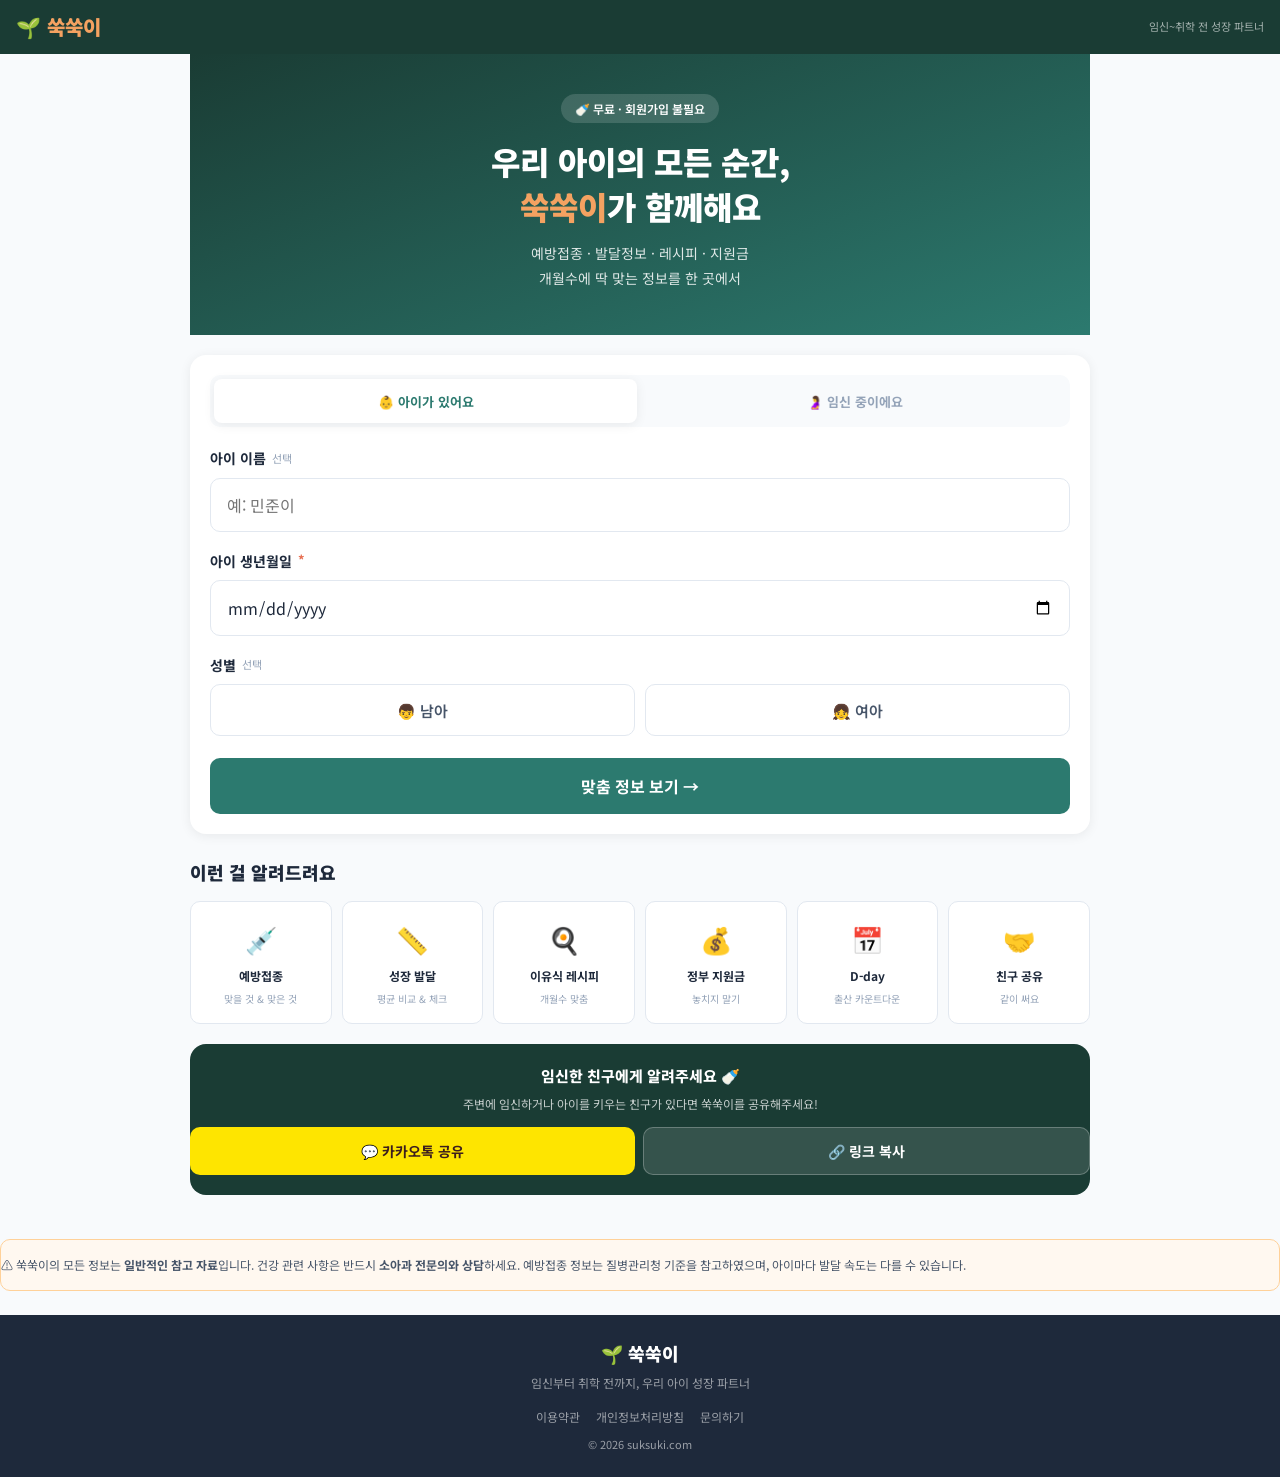
==== commit 4ee1a50d: "전체적인 오류 수정" ====
--- a/index.html
+++ b/index.html
@@ -131,10 +131,25 @@
     <!-- 대시보드 뷰 (저장 후) -->
     <div id="view-dashboard" class="hidden">
 
+      <!-- 임신 중 D-day 히어로 (임신 중일 때만 표시) -->
+      <div id="dday-hero-home" class="hidden">
+        <a href="dday.html" style="text-decoration:none;">
+          <div class="dday-home-hero">
+            <p class="dday-home-label">출산까지</p>
+            <div class="dday-home-number" id="dday-home-number">D-0</div>
+            <p class="dday-home-date" id="dday-home-date">-</p>
+            <div class="dday-home-chips">
+              <span class="dday-home-chip" id="dday-home-week">-</span>
+              <span class="dday-home-chip">자세히 보기 →</span>
+            </div>
+          </div>
+        </a>
+      </div>
+
       <section class="baby-card-wrap">
         <div class="baby-card">
           <div class="baby-info">
-            <p class="baby-label">현재 등록된 아이</p>
+            <p class="baby-label" id="dash-label">현재 등록된 아이</p>
             <h2 class="baby-name" id="dash-name">-</h2>
             <p class="baby-months" id="dash-months">-</p>
           </div>
--- a/style.css
+++ b/style.css
@@ -506,3 +506,49 @@
   .feature-grid { grid-template-columns: repeat(6, 1fr); }
   .quick-grid { grid-template-columns: repeat(5, 1fr); }
 }
+
+/* ===== 홈 D-day 히어로 (임신 중) ===== */
+.dday-home-hero {
+  background: linear-gradient(160deg, var(--primary-dark) 0%, var(--primary) 100%);
+  padding: 32px 20px 28px;
+  color: #fff;
+  text-align: center;
+}
+
+.dday-home-label {
+  font-size: 13px;
+  color: rgba(255,255,255,0.7);
+  margin-bottom: 8px;
+  font-weight: 600;
+}
+
+.dday-home-number {
+  font-size: 88px;
+  font-weight: 900;
+  color: var(--secondary);
+  line-height: 1;
+  margin-bottom: 10px;
+  letter-spacing: -2px;
+}
+
+.dday-home-date {
+  font-size: 15px;
+  color: rgba(255,255,255,0.85);
+  margin-bottom: 16px;
+}
+
+.dday-home-chips {
+  display: flex;
+  gap: 8px;
+  justify-content: center;
+  flex-wrap: wrap;
+}
+
+.dday-home-chip {
+  background: rgba(255,255,255,0.15);
+  border-radius: 100px;
+  padding: 7px 16px;
+  font-size: 13px;
+  color: rgba(255,255,255,0.9);
+  font-weight: 600;
+}
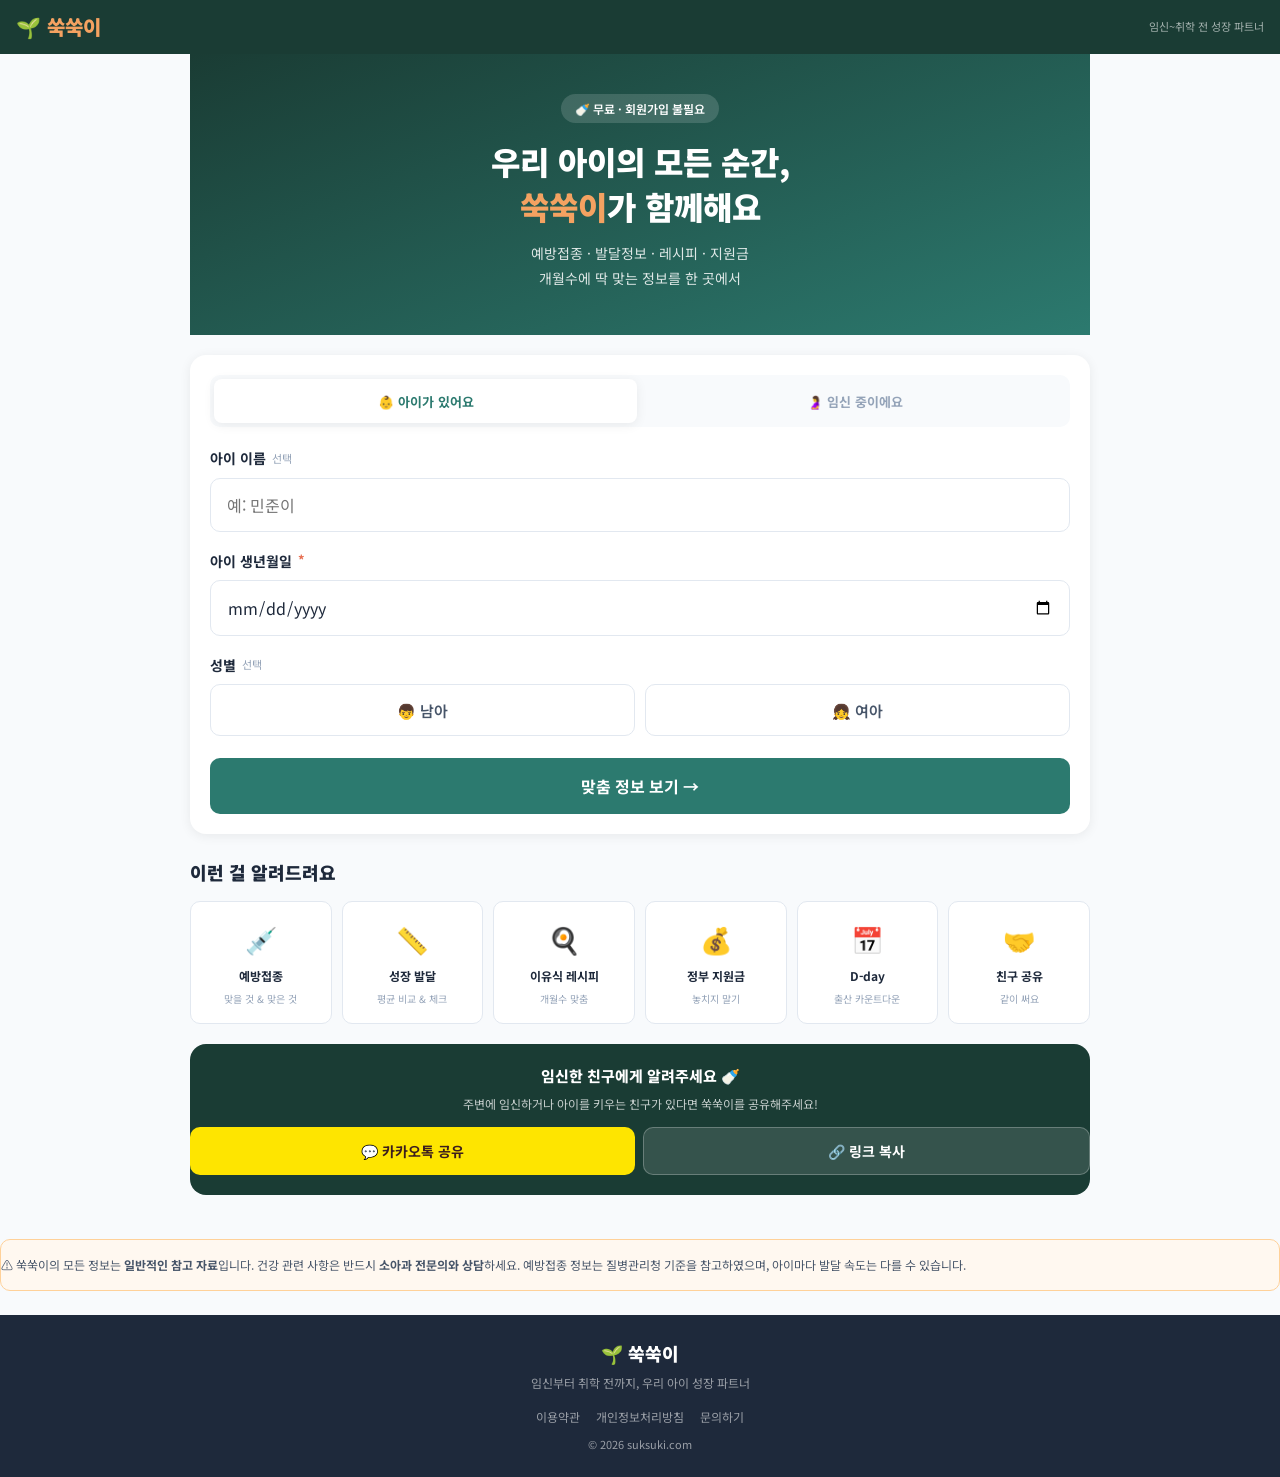
==== commit 95cb3528: "홈, 자세히 보기 통합 등 수정" ====
--- a/index.html
+++ b/index.html
@@ -65,12 +65,21 @@
 
         <div id="panel-pregnant" class="hidden">
           <div class="form-group">
-            <label class="form-label">엄마 이름 <span class="opt">선택</span></label>
-            <input class="form-input" type="text" id="mom-name" placeholder="예: 김지영" maxlength="10" />
+            <label class="form-label">태명 <span class="opt">선택</span></label>
+            <input class="form-input" type="text" id="mom-name" placeholder="예: 콩이, 복덩이, 하늘이" maxlength="10" />
+            <p class="form-hint">💌 태명을 입력하면 D-day 화면에 감성적으로 표시돼요</p>
           </div>
           <div class="form-group">
             <label class="form-label">출산 예정일 <span class="req">*</span></label>
-            <input class="form-input" type="date" id="due-date" />
+            <div style="display:flex;gap:8px;">
+              <select class="form-input" id="due-year" style="flex:1.2;">
+              </select>
+              <select class="form-input" id="due-month" style="flex:1;">
+              </select>
+              <select class="form-input" id="due-day" style="flex:1;">
+              </select>
+            </div>
+            <input type="hidden" id="due-date" />
           </div>
           <div class="form-group">
             <label class="form-label">아빠 연락처 <span class="opt">선택</span></label>
@@ -133,19 +142,38 @@
 
       <!-- 임신 중 D-day 히어로 (임신 중일 때만 표시) -->
       <div id="dday-hero-home" class="hidden">
-        <a href="dday.html" style="text-decoration:none;">
-          <div class="dday-home-hero">
-            <p class="dday-home-label">출산까지</p>
-            <div class="dday-home-number" id="dday-home-number">D-0</div>
-            <p class="dday-home-date" id="dday-home-date">-</p>
-            <div class="dday-home-chips">
-              <span class="dday-home-chip" id="dday-home-week">-</span>
-              <span class="dday-home-chip">자세히 보기 →</span>
-            </div>
-          </div>
-        </a>
+        <div class="dday-home-hero">
+          <p class="dday-home-label" id="dday-home-label">출산까지</p>
+          <div class="dday-home-number" id="dday-home-number">D-0</div>
+          <p class="dday-home-date" id="dday-home-date">-</p>
+          <div class="dday-home-chips">
+            <span class="dday-home-chip" id="dday-home-week">-</span>
+            <span class="dday-home-chip" id="dday-home-trimester">-</span>
+          </div>
+        </div>
+
+        <!-- 2번: 이번주 태아 발달 -->
+        <div class="fetus-home-card">
+          <p class="fetus-home-title">👶 이번 주 태아 발달</p>
+          <div class="fetus-home-grid">
+            <div class="fetus-home-item">
+              <span class="fetus-home-value" id="home-fetus-size">-</span>
+              <span class="fetus-home-label">크기</span>
+            </div>
+            <div class="fetus-home-item">
+              <span class="fetus-home-value" id="home-fetus-weight">-</span>
+              <span class="fetus-home-label">몸무게</span>
+            </div>
+            <div class="fetus-home-item">
+              <span class="fetus-home-value" id="home-fetus-length">-</span>
+              <span class="fetus-home-label">키(길이)</span>
+            </div>
+          </div>
+          <p class="fetus-home-desc" id="home-fetus-desc">-</p>
+        </div>
       </div>
 
+      <!-- 아이 카드 -->
       <section class="baby-card-wrap">
         <div class="baby-card">
           <div class="baby-info">
@@ -155,40 +183,25 @@
           </div>
           <button class="btn-edit" onclick="resetInfo()">✏️ 수정</button>
         </div>
+        <!-- 3번: 이번 달 챙겨야 할 것 (링크 연결) -->
         <div class="this-month-box" id="this-month-box">
           <p class="this-month-title">⚡ 이번 달 챙겨야 할 것</p>
           <div id="this-month-list"></div>
         </div>
       </section>
 
-      <section class="quick-section">
-        <h2 class="section-title">빠른 메뉴</h2>
-        <div class="quick-grid">
-          <a href="dday.html" class="quick-card">
-            <span class="qi">📅</span><span class="qn">D-day</span>
-          </a>
-          <a href="growth.html" class="quick-card">
-            <span class="qi">📏</span><span class="qn">성장정보</span>
-          </a>
-          <a href="vaccine.html" class="quick-card">
-            <span class="qi">💉</span><span class="qn">예방접종</span>
-          </a>
-          <a href="recipe.html" class="quick-card">
-            <span class="qi">🍳</span><span class="qn">레시피</span>
-          </a>
-          <a href="subsidy.html" class="quick-card">
-            <span class="qi">💰</span><span class="qn">지원금</span>
-          </a>
-        </div>
-      </section>
-
-      <section class="share-banner">
-        <p class="share-title">친구에게 쑥쑥이 알려주기 🍼</p>
-        <div class="share-row">
-          <button class="btn-kakao" onclick="shareKakao()">💬 카카오톡</button>
-          <button class="btn-copy" onclick="copyLink()">🔗 링크 복사</button>
-        </div>
-      </section>
+      <!-- 5번: D-day 카드 공유 (임신 중일 때만) -->
+      <div id="dday-share-home" class="hidden">
+        <div class="dday-share-home-wrap">
+          <button class="btn-insta-home" onclick="doShareInstagramHome()">
+            📸 인스타그램에 D-day 카드 업로드하기
+          </button>
+          <div class="share-row" style="margin-top:10px;">
+            <button class="btn-kakao" onclick="shareDdayKakaoHome()">💬 카카오톡으로 D-day 공유하기</button>
+            <button class="btn-link-copy" onclick="copyLink()">🔗 링크복사</button>
+          </div>
+        </div>
+      </div>
 
     </div>
 
--- a/style.css
+++ b/style.css
@@ -552,3 +552,100 @@
   color: rgba(255,255,255,0.9);
   font-weight: 600;
 }
+
+/* ===== 홈 태아 발달 카드 ===== */
+.fetus-home-card {
+  background: rgba(255,255,255,0.12);
+  margin: 0;
+  padding: 16px 20px 20px;
+  background: var(--primary-light);
+  border-top: 1px solid rgba(44,122,111,0.2);
+}
+
+.fetus-home-title {
+  font-size: 13px;
+  font-weight: 800;
+  color: var(--primary);
+  margin-bottom: 12px;
+}
+
+.fetus-home-grid {
+  display: grid;
+  grid-template-columns: repeat(3, 1fr);
+  gap: 8px;
+  margin-bottom: 12px;
+}
+
+.fetus-home-item {
+  background: #fff;
+  border-radius: var(--radius-sm);
+  padding: 10px 6px;
+  text-align: center;
+  display: flex;
+  flex-direction: column;
+  gap: 4px;
+}
+
+.fetus-home-value {
+  font-size: 16px;
+  font-weight: 900;
+  color: var(--primary-dark);
+}
+
+.fetus-home-label {
+  font-size: 10px;
+  color: var(--text-light);
+}
+
+.fetus-home-desc {
+  font-size: 12px;
+  color: var(--text-mid);
+  line-height: 1.7;
+  background: #fff;
+  border-radius: var(--radius-sm);
+  padding: 10px 12px;
+}
+
+/* ===== 홈 D-day 공유 ===== */
+.dday-share-home-wrap {
+  padding: 16px;
+}
+
+.btn-insta-home {
+  width: 100%;
+  background: linear-gradient(135deg, #833ab4, #fd1d1d, #fcb045);
+  color: #fff;
+  padding: 15px;
+  border-radius: var(--radius-sm);
+  font-size: 14px;
+  font-weight: 700;
+  min-height: 52px;
+}
+
+/* 6번: 링크복사 버튼 스타일 */
+.btn-link-copy {
+  flex: 1;
+  background: #2C7A6F;
+  color: #fff;
+  border: none;
+  padding: 13px 10px;
+  border-radius: var(--radius-sm);
+  font-size: 14px;
+  font-weight: 700;
+  min-height: 48px;
+}
+
+/* 3번: 이번달 할 것 링크 스타일 */
+.this-month-item a {
+  color: inherit;
+  text-decoration: none;
+  display: flex;
+  align-items: center;
+  justify-content: space-between;
+}
+
+.this-month-item a::after {
+  content: '→';
+  color: var(--accent);
+  font-size: 12px;
+}
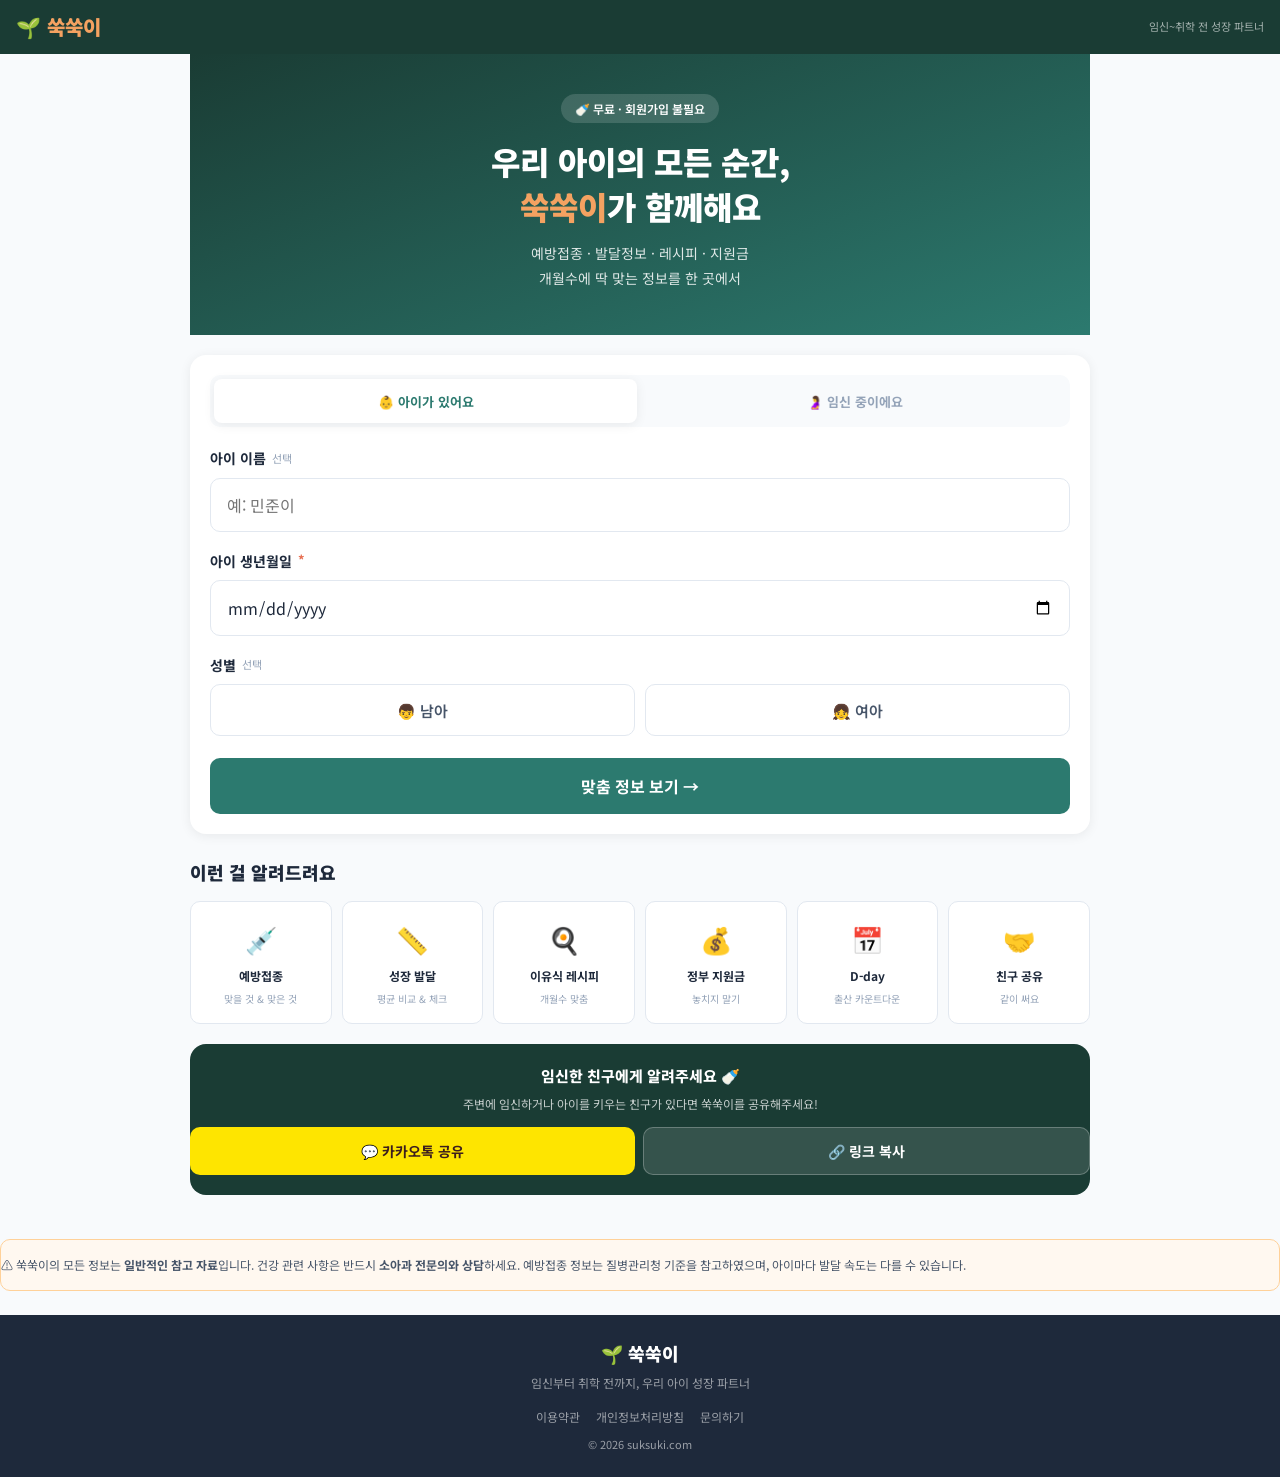
==== commit 5a378ceb: "첫 태아명 통합" ====
--- a/index.html
+++ b/index.html
@@ -140,41 +140,89 @@
     <!-- 대시보드 뷰 (저장 후) -->
     <div id="view-dashboard" class="hidden">
 
-      <!-- 임신 중 D-day 히어로 (임신 중일 때만 표시) -->
+      <!-- ===== 임신 중 통합 히어로 카드 ===== -->
       <div id="dday-hero-home" class="hidden">
-        <div class="dday-home-hero">
-          <p class="dday-home-label" id="dday-home-label">출산까지</p>
-          <div class="dday-home-number" id="dday-home-number">D-0</div>
-          <p class="dday-home-date" id="dday-home-date">-</p>
-          <div class="dday-home-chips">
-            <span class="dday-home-chip" id="dday-home-week">-</span>
-            <span class="dday-home-chip" id="dday-home-trimester">-</span>
-          </div>
-        </div>
-
-        <!-- 2번: 이번주 태아 발달 -->
+
+        <!-- 통합 히어로: 태명 + D-day + 날짜 + 수정버튼 -->
+        <div class="preg-hero">
+          <div class="preg-hero-top">
+            <div class="preg-hero-left">
+              <p class="preg-hero-label" id="dday-home-label">우리 아가 만나기</p>
+              <div class="preg-hero-dday" id="dday-home-number">D-0</div>
+              <p class="preg-hero-date" id="dday-home-date">-</p>
+              <div class="preg-hero-chips">
+                <span class="preg-hero-chip" id="dday-home-week">-</span>
+                <span class="preg-hero-chip" id="dday-home-trimester">-</span>
+              </div>
+            </div>
+            <!-- 태아 크기 시각화 -->
+            <div class="preg-hero-right">
+              <div class="fetus-size-visual" id="fetus-size-visual">🫐</div>
+              <p class="fetus-size-text" id="home-fetus-size">-</p>
+              <p class="fetus-size-label">이번 주 크기</p>
+            </div>
+          </div>
+          <button class="btn-preg-edit" onclick="resetInfo()">✏️ 수정</button>
+        </div>
+
+        <!-- 태아 발달 설명 -->
         <div class="fetus-home-card">
           <p class="fetus-home-title">👶 이번 주 태아 발달</p>
+          <p class="fetus-home-desc" id="home-fetus-desc">-</p>
+
+          <!-- 평균 수치 -->
+          <div class="fetus-avg-label">📊 이번 주 평균 수치</div>
           <div class="fetus-home-grid">
             <div class="fetus-home-item">
-              <span class="fetus-home-value" id="home-fetus-size">-</span>
-              <span class="fetus-home-label">크기</span>
-            </div>
-            <div class="fetus-home-item">
               <span class="fetus-home-value" id="home-fetus-weight">-</span>
-              <span class="fetus-home-label">몸무게</span>
+              <span class="fetus-home-label">평균 몸무게</span>
             </div>
             <div class="fetus-home-item">
               <span class="fetus-home-value" id="home-fetus-length">-</span>
-              <span class="fetus-home-label">키(길이)</span>
-            </div>
-          </div>
-          <p class="fetus-home-desc" id="home-fetus-desc">-</p>
-        </div>
+              <span class="fetus-home-label">평균 키(길이)</span>
+            </div>
+          </div>
+
+          <!-- 우리 아기 수치 입력 -->
+          <div class="fetus-input-section">
+            <div class="fetus-input-header">
+              <span class="fetus-input-title">✏️ 우리 아기 수치 입력</span>
+              <span class="fetus-input-hint">병원에서 측정한 수치</span>
+            </div>
+            <div class="fetus-input-grid">
+              <div class="fetus-input-item">
+                <label class="fetus-input-label">몸무게 (g)</label>
+                <input class="fetus-input-field" type="number" id="my-fetus-weight" placeholder="예: 250" step="1" />
+              </div>
+              <div class="fetus-input-item">
+                <label class="fetus-input-label">키/길이 (cm)</label>
+                <input class="fetus-input-field" type="number" id="my-fetus-length" placeholder="예: 18.5" step="0.1" />
+              </div>
+            </div>
+            <button class="btn-fetus-compare" onclick="compareFetusData()">평균과 비교하기 →</button>
+          </div>
+
+          <!-- 비교 결과 -->
+          <div class="fetus-result" id="fetus-result" style="display:none;">
+            <div class="fetus-result-title">📈 비교 결과</div>
+            <div id="fetus-result-weight" class="fetus-result-row"></div>
+            <div id="fetus-result-length" class="fetus-result-row"></div>
+            <p class="fetus-result-note">※ ±20% 범위는 정상이에요. 걱정되면 담당 산부인과와 상담하세요.</p>
+          </div>
+        </div>
+
       </div>
 
-      <!-- 아이 카드 -->
-      <section class="baby-card-wrap">
+      <!-- 이번 달 챙겨야 할 것 (임신/아이 공통) -->
+      <section class="baby-card-wrap" id="this-month-section">
+        <div class="this-month-box" id="this-month-box">
+          <p class="this-month-title">⚡ 이번 달 챙겨야 할 것</p>
+          <div id="this-month-list"></div>
+        </div>
+      </section>
+
+      <!-- 아이 카드 (아이 있을 때만 표시) -->
+      <section class="baby-card-wrap" id="baby-card-section" style="display:none;">
         <div class="baby-card">
           <div class="baby-info">
             <p class="baby-label" id="dash-label">현재 등록된 아이</p>
@@ -183,10 +231,9 @@
           </div>
           <button class="btn-edit" onclick="resetInfo()">✏️ 수정</button>
         </div>
-        <!-- 3번: 이번 달 챙겨야 할 것 (링크 연결) -->
-        <div class="this-month-box" id="this-month-box">
+        <div class="this-month-box">
           <p class="this-month-title">⚡ 이번 달 챙겨야 할 것</p>
-          <div id="this-month-list"></div>
+          <div id="this-month-list-baby"></div>
         </div>
       </section>
 
--- a/style.css
+++ b/style.css
@@ -649,3 +649,230 @@
   color: var(--accent);
   font-size: 12px;
 }
+
+/* ===== 태아 수치 입력 비교 ===== */
+.fetus-avg-label {
+  font-size: 11px;
+  font-weight: 700;
+  color: var(--text-light);
+  text-transform: uppercase;
+  letter-spacing: 0.5px;
+  margin-bottom: 8px;
+  margin-top: 14px;
+}
+
+.fetus-input-section {
+  margin-top: 16px;
+  background: #fff;
+  border-radius: var(--radius-sm);
+  padding: 14px;
+  border: 1.5px solid var(--border);
+}
+
+.fetus-input-header {
+  display: flex;
+  align-items: center;
+  justify-content: space-between;
+  margin-bottom: 12px;
+  flex-wrap: wrap;
+  gap: 4px;
+}
+
+.fetus-input-title {
+  font-size: 13px;
+  font-weight: 800;
+  color: var(--text);
+}
+
+.fetus-input-hint {
+  font-size: 11px;
+  color: var(--text-light);
+}
+
+.fetus-input-grid {
+  display: grid;
+  grid-template-columns: 1fr 1fr;
+  gap: 10px;
+  margin-bottom: 12px;
+}
+
+.fetus-input-item {
+  display: flex;
+  flex-direction: column;
+  gap: 5px;
+}
+
+.fetus-input-label {
+  font-size: 11px;
+  font-weight: 700;
+  color: var(--text-mid);
+}
+
+.fetus-input-field {
+  padding: 10px 12px;
+  border: 1.5px solid var(--border);
+  border-radius: 8px;
+  font-size: 15px;
+  font-weight: 700;
+  color: var(--text);
+  background: var(--bg);
+  outline: none;
+  min-height: 44px;
+  -webkit-appearance: none;
+}
+
+.fetus-input-field:focus { border-color: var(--primary); }
+
+.btn-fetus-compare {
+  width: 100%;
+  padding: 12px;
+  background: var(--primary);
+  color: #fff;
+  border-radius: 8px;
+  font-size: 14px;
+  font-weight: 700;
+  min-height: 46px;
+}
+
+.btn-fetus-compare:active { opacity: 0.85; }
+
+/* 비교 결과 */
+.fetus-result {
+  margin-top: 12px;
+  background: #fff;
+  border-radius: var(--radius-sm);
+  padding: 14px;
+  border: 1.5px solid var(--primary-light);
+}
+
+.fetus-result-title {
+  font-size: 13px;
+  font-weight: 800;
+  color: var(--primary);
+  margin-bottom: 10px;
+}
+
+.fetus-result-row {
+  font-size: 13px;
+  color: var(--text-mid);
+  padding: 6px 0;
+  border-bottom: 1px solid var(--border);
+  line-height: 1.6;
+}
+
+.fetus-result-row:last-of-type { border-bottom: none; }
+
+.fetus-result-note {
+  font-size: 11px;
+  color: var(--text-light);
+  margin-top: 8px;
+  line-height: 1.6;
+}
+
+.result-ok   { color: #2E7D32; font-weight: 700; }
+.result-high { color: #E65100; font-weight: 700; }
+.result-low  { color: #1565C0; font-weight: 700; }
+
+/* ===== 임신 중 통합 히어로 ===== */
+.preg-hero {
+  background: linear-gradient(160deg, var(--primary-dark) 0%, var(--primary) 100%);
+  padding: 24px 20px 20px;
+  color: #fff;
+  position: relative;
+}
+
+.preg-hero-top {
+  display: flex;
+  align-items: flex-start;
+  justify-content: space-between;
+  gap: 12px;
+  margin-bottom: 16px;
+}
+
+.preg-hero-left { flex: 1; }
+
+.preg-hero-label {
+  font-size: 13px;
+  color: rgba(255,255,255,0.75);
+  font-weight: 600;
+  margin-bottom: 6px;
+}
+
+.preg-hero-dday {
+  font-size: 72px;
+  font-weight: 900;
+  color: var(--secondary);
+  line-height: 1;
+  margin-bottom: 8px;
+  letter-spacing: -2px;
+}
+
+.preg-hero-date {
+  font-size: 13px;
+  color: rgba(255,255,255,0.85);
+  margin-bottom: 10px;
+}
+
+.preg-hero-chips {
+  display: flex;
+  gap: 6px;
+  flex-wrap: wrap;
+}
+
+.preg-hero-chip {
+  background: rgba(255,255,255,0.15);
+  border-radius: 100px;
+  padding: 5px 12px;
+  font-size: 12px;
+  color: rgba(255,255,255,0.9);
+  font-weight: 600;
+}
+
+/* 태아 크기 시각화 */
+.preg-hero-right {
+  display: flex;
+  flex-direction: column;
+  align-items: center;
+  gap: 4px;
+  flex-shrink: 0;
+  background: rgba(255,255,255,0.1);
+  border-radius: var(--radius);
+  padding: 14px 16px;
+  min-width: 88px;
+}
+
+.fetus-size-visual {
+  font-size: 40px;
+  line-height: 1;
+  margin-bottom: 2px;
+}
+
+.fetus-size-text {
+  font-size: 13px;
+  font-weight: 800;
+  color: var(--secondary);
+  text-align: center;
+}
+
+.fetus-size-label {
+  font-size: 10px;
+  color: rgba(255,255,255,0.6);
+  text-align: center;
+}
+
+/* 수정 버튼 */
+.btn-preg-edit {
+  display: block;
+  width: 100%;
+  padding: 10px;
+  background: rgba(255,255,255,0.12);
+  color: rgba(255,255,255,0.85);
+  border-radius: var(--radius-sm);
+  font-size: 13px;
+  font-weight: 700;
+  text-align: center;
+  border: 1px solid rgba(255,255,255,0.2);
+  min-height: 42px;
+}
+
+.btn-preg-edit:active { background: rgba(255,255,255,0.2); }
